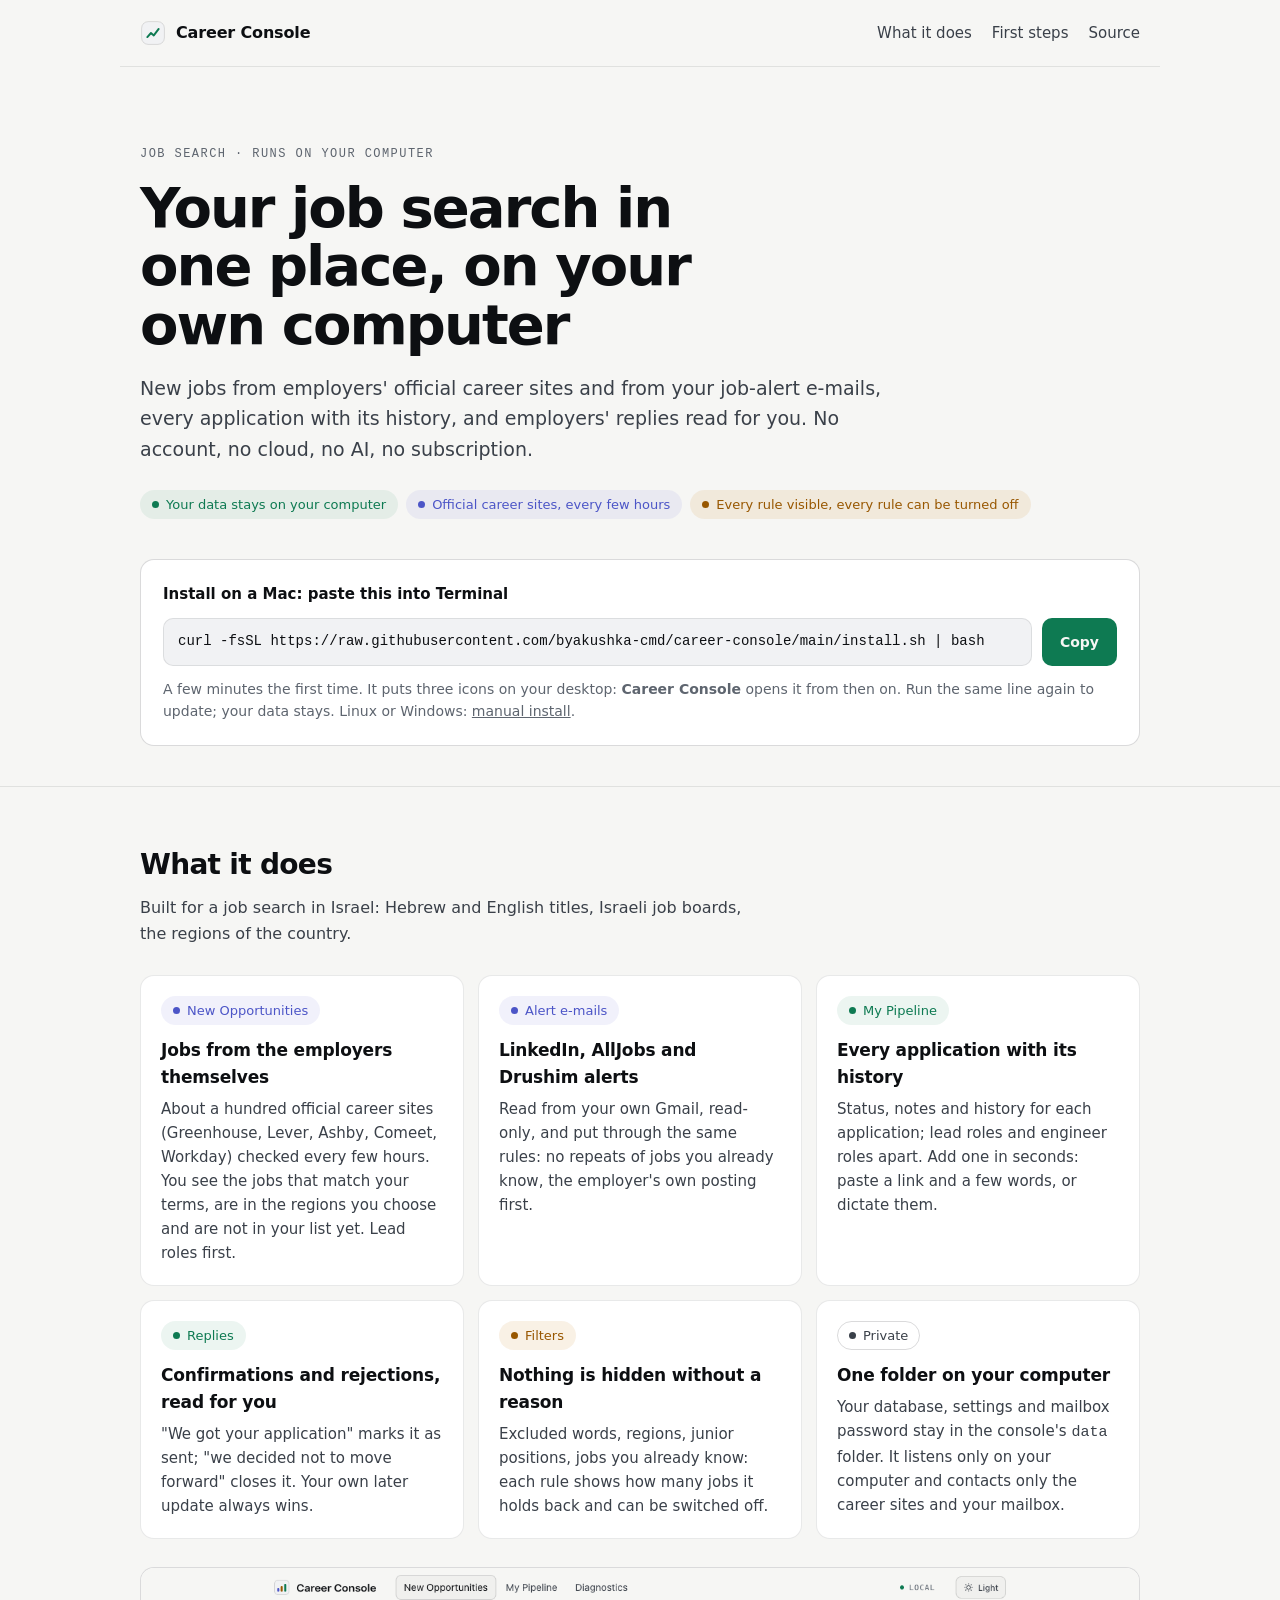
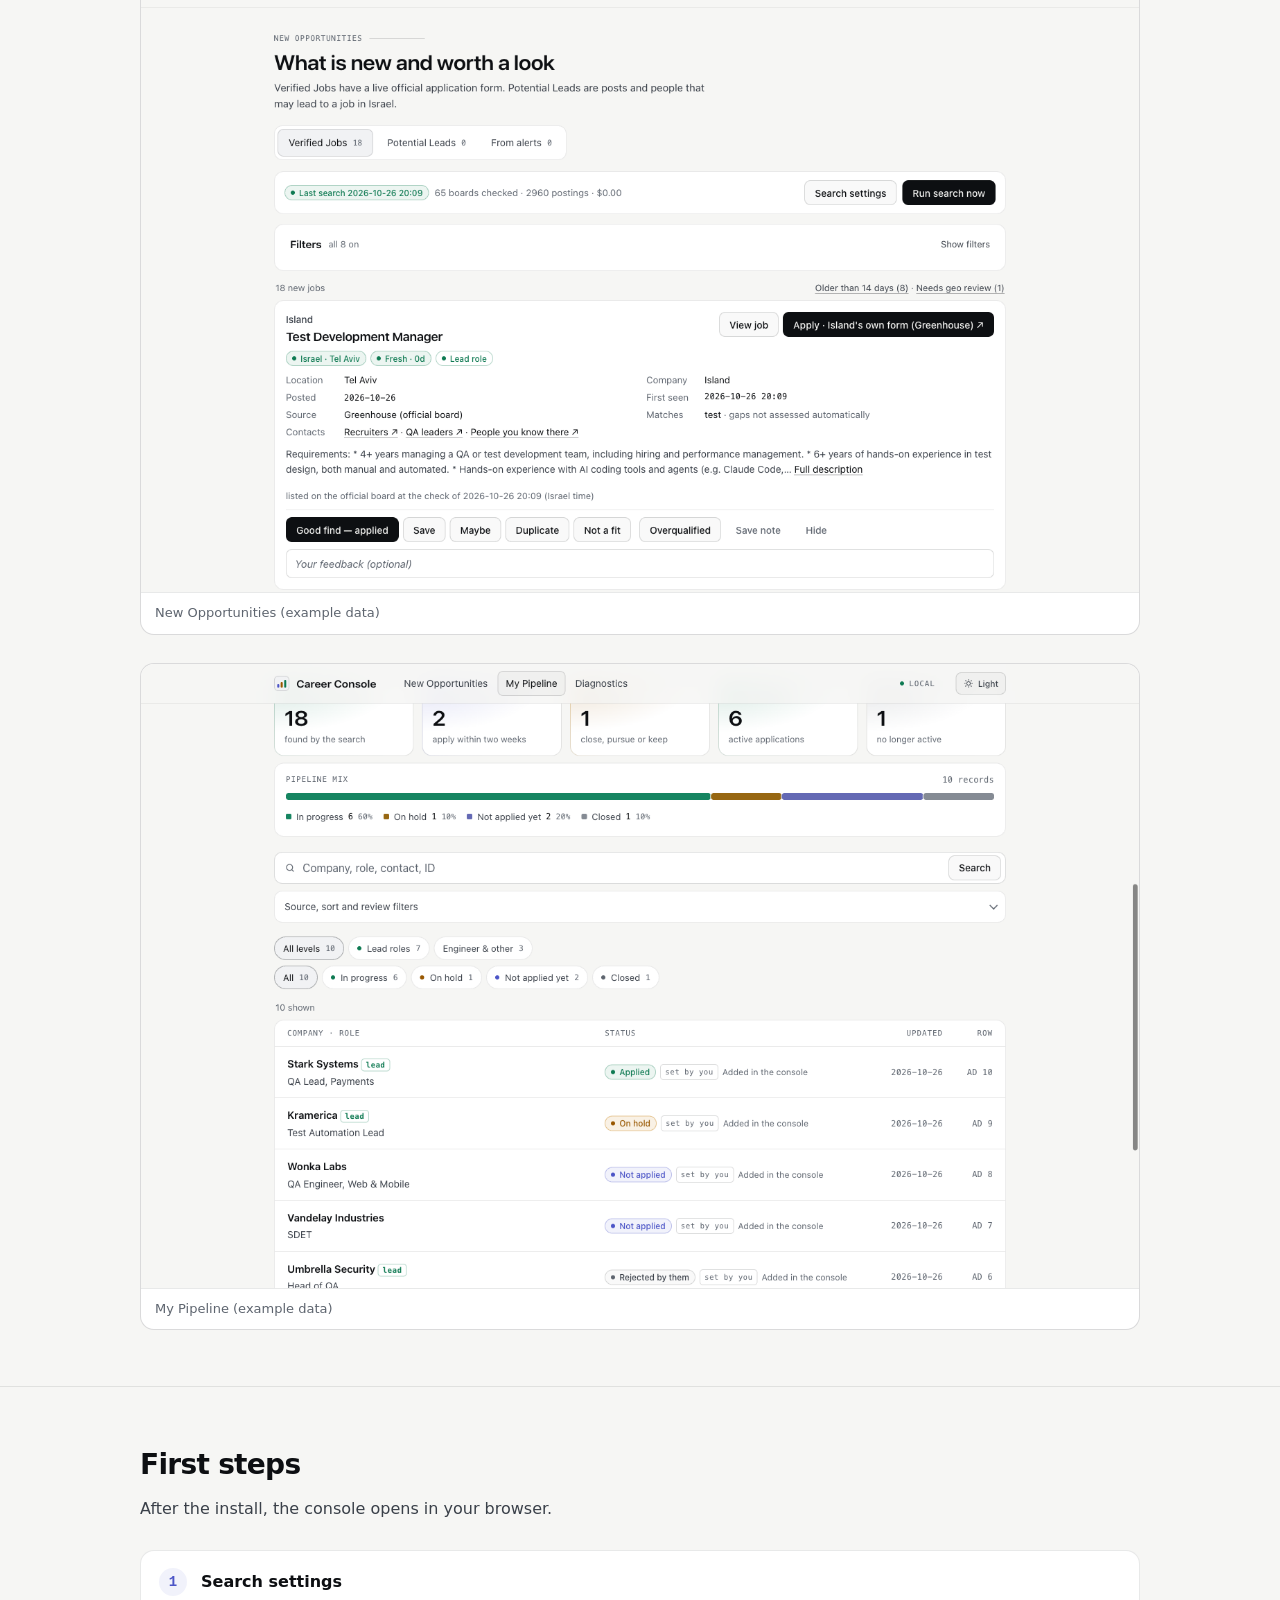
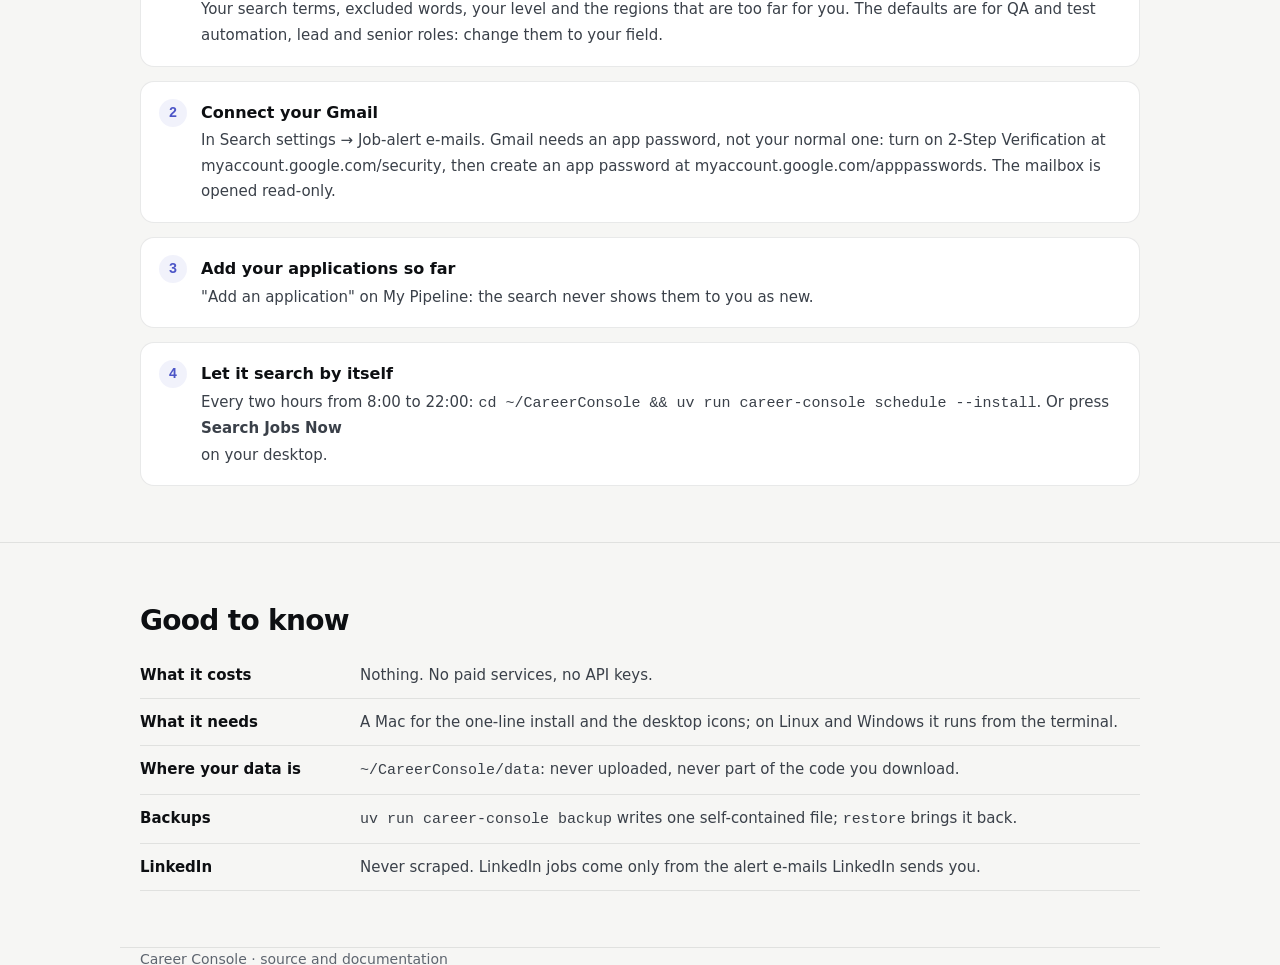
==== docs/index.html @ 7695001a "One-line install for macOS with desktop icons, a web page, a README for users" ====
<!doctype html>
<html lang="en">
<head>
<meta charset="utf-8">
<meta name="viewport" content="width=device-width, initial-scale=1">
<title>Career Console</title>
<link rel="icon" href="data:image/svg+xml,%3Csvg xmlns=%27http://www.w3.org/2000/svg%27 viewBox=%270 0 32 32%27%3E%3Crect x=%272%27 y=%272%27 width=%2728%27 height=%2728%27 rx=%278%27 fill=%27%23161A20%27/%3E%3Cpath d=%27M9 21l4.5-5 3.5 3 6-8%27 fill=%27none%27 stroke=%27%235FD8A9%27 stroke-width=%272.4%27 stroke-linecap=%27round%27 stroke-linejoin=%27round%27/%3E%3C/svg%3E">
<meta name="description" content="A job-search console that runs on your own computer: new jobs from employers' career sites and your alert e-mails, every application with its history, employers' replies read for you.">
<style>
:root{
  --bg:#07080A; --panel:#101318; --panel-2:#161A20; --ink:#F3F4F6; --ink-2:#BCC1C9; --mut:#868C95;
  --line:rgba(255,255,255,.08); --line-2:rgba(255,255,255,.14);
  --ai:#A6AEFF; --ai-dim:rgba(166,174,255,.11); --pr:#5FD8A9; --pr-dim:rgba(95,216,169,.11);
  --hu:#F4B860; --hu-dim:rgba(244,184,96,.11);
  --sans:ui-sans-serif,system-ui,-apple-system,"Segoe UI",Roboto,sans-serif;
  --mono:ui-monospace,"SF Mono",Menlo,"Roboto Mono",monospace;
  color-scheme:dark;
}
@media (prefers-color-scheme:light){
  :root{--bg:#F6F6F4; --panel:#FFFFFF; --panel-2:#F1F2F4; --ink:#0D0F12; --ink-2:#3A4049; --mut:#5E656F;
    --line:rgba(10,12,16,.09); --line-2:rgba(10,12,16,.15);
    --ai:#4C55C7; --ai-dim:rgba(76,85,199,.08); --pr:#0E7A52; --pr-dim:rgba(14,122,82,.08);
    --hu:#985700; --hu-dim:rgba(196,120,0,.1); color-scheme:light}
}
*{box-sizing:border-box}
html{-webkit-text-size-adjust:100%}
body{margin:0;background:var(--bg);color:var(--ink);font:16px/1.6 var(--sans)}
a{color:inherit}
.wrap{max-width:1040px;margin:0 auto;padding:0 20px}
header.top{display:flex;align-items:center;justify-content:space-between;padding-top:20px;padding-bottom:20px;border-bottom:1px solid var(--line)}
.brand{display:flex;align-items:center;gap:10px;font-weight:600;letter-spacing:-.01em;text-decoration:none}
.brand svg{width:26px;height:26px}
.top nav a{color:var(--ink-2);text-decoration:none;margin-left:20px;font-size:15px}
.top nav a:hover{color:var(--ink)}
.hero{padding-top:72px;padding-bottom:40px}
.kicker{font:500 12px/1 var(--mono);letter-spacing:.12em;text-transform:uppercase;color:var(--mut)}
h1{font-size:clamp(34px,6vw,56px);line-height:1.05;letter-spacing:-.035em;margin:14px 0 18px;max-width:16ch}
.lead{font-size:19px;color:var(--ink-2);max-width:62ch;margin:0}
.badges{display:flex;flex-wrap:wrap;gap:8px;margin:26px 0 0;padding:0;list-style:none}
.badge{display:inline-flex;align-items:center;gap:7px;font:500 13px/1 var(--sans);padding:7px 11px;border-radius:999px;border:1px solid var(--line-2);color:var(--ink-2)}
.badge i{width:7px;height:7px;border-radius:50%;background:currentColor}
.badge.pr{color:var(--pr);background:var(--pr-dim);border-color:transparent}
.badge.ai{color:var(--ai);background:var(--ai-dim);border-color:transparent}
.badge.hu{color:var(--hu);background:var(--hu-dim);border-color:transparent}
.install{margin:40px 0 0;background:var(--panel);border:1px solid var(--line-2);border-radius:14px;padding:22px}
.install h2{font-size:15px;margin:0 0 12px;font-weight:600}
.cmd{display:flex;gap:10px;align-items:stretch}
.cmd code{flex:1;min-width:0;overflow-x:auto;white-space:nowrap;background:var(--panel-2);border:1px solid var(--line);border-radius:10px;padding:13px 14px;font:14px/1.4 var(--mono);color:var(--ink)}
.cmd button{flex:none;font:600 14px var(--sans);color:var(--bg);background:var(--pr);border:0;border-radius:10px;padding:0 18px;cursor:pointer}
.cmd button:focus-visible{outline:2px solid var(--ai);outline-offset:2px}
.install p{margin:12px 0 0;color:var(--mut);font-size:14px}
section{padding:56px 0;border-top:1px solid var(--line)}
section h2{font-size:28px;letter-spacing:-.025em;margin:0 0 8px}
section > .wrap > p.sub{color:var(--ink-2);margin:0 0 28px;max-width:62ch}
.grid{display:grid;grid-template-columns:repeat(auto-fit,minmax(280px,1fr));gap:14px}
.card{background:var(--panel);border:1px solid var(--line);border-radius:14px;padding:20px}
.card h3{font-size:17px;margin:12px 0 6px;letter-spacing:-.01em}
.card p{margin:0;color:var(--ink-2);font-size:15px}
.shot{margin:28px 0 0;border:1px solid var(--line-2);border-radius:14px;overflow:hidden;background:var(--panel)}
.shot img{display:block;width:100%;height:auto}
.shot figcaption{padding:10px 14px;color:var(--mut);font-size:13px;border-top:1px solid var(--line)}
ol.steps{margin:0;padding:0;list-style:none;counter-reset:s;display:grid;gap:14px}
ol.steps li{counter-increment:s;background:var(--panel);border:1px solid var(--line);border-radius:14px;padding:18px 18px 18px 60px;position:relative}
ol.steps li::before{content:counter(s);position:absolute;left:18px;top:17px;width:28px;height:28px;border-radius:50%;display:grid;place-items:center;font:600 14px var(--mono);background:var(--ai-dim);color:var(--ai)}
ol.steps b{display:block;margin-bottom:2px}
ol.steps span{color:var(--ink-2);font-size:15px}
table{width:100%;border-collapse:collapse;font-size:15px}
td{padding:11px 0;border-bottom:1px solid var(--line);vertical-align:top}
td:first-child{width:220px;font-weight:600;padding-right:16px}
td:last-child{color:var(--ink-2)}
footer{padding-top:36px;padding-bottom:56px;border-top:1px solid var(--line);color:var(--mut);font-size:14px}
@media (max-width:600px){
  .hero{padding-top:44px;padding-bottom:28px}
  .top nav a:not(:last-child){display:none}
  .cmd{flex-direction:column}
  .cmd button{padding:12px}
  td:first-child{width:auto;display:block;padding-bottom:0;border:0}
  td{display:block}
}
</style>
</head>
<body>
<header class="top wrap">
  <a class="brand" href="#">
    <svg viewBox="0 0 32 32" aria-hidden="true"><rect x="2" y="2" width="28" height="28" rx="8" fill="var(--panel-2)" stroke="var(--line-2)"/><path d="M9 21l4.5-5 3.5 3 6-8" fill="none" stroke="var(--pr)" stroke-width="2.4" stroke-linecap="round" stroke-linejoin="round"/></svg>
    Career Console
  </a>
  <nav><a href="#features">What it does</a><a href="#start">First steps</a><a href="https://github.com/byakushka-cmd/career-console">Source</a></nav>
</header>

<main>
<div class="wrap hero">
  <span class="kicker">Job search · runs on your computer</span>
  <h1>Your job search in one place, on your own computer</h1>
  <p class="lead">New jobs from employers' official career sites and from your job-alert e-mails, every application with its
    history, and employers' replies read for you. No account, no cloud, no AI, no subscription.</p>
  <ul class="badges">
    <li class="badge pr"><i></i>Your data stays on your computer</li>
    <li class="badge ai"><i></i>Official career sites, every few hours</li>
    <li class="badge hu"><i></i>Every rule visible, every rule can be turned off</li>
  </ul>
  <div class="install" id="install">
    <h2>Install on a Mac: paste this into Terminal</h2>
    <div class="cmd">
      <code id="cmd">curl -fsSL https://raw.githubusercontent.com/byakushka-cmd/career-console/main/install.sh | bash</code>
      <button type="button" id="copy">Copy</button>
    </div>
    <p>A few minutes the first time. It puts three icons on your desktop: <b>Career Console</b> opens it from then on.
      Run the same line again to update; your data stays. Linux or Windows: <a href="https://github.com/byakushka-cmd/career-console#manual-install-linux-windows-or-without-the-script">manual install</a>.</p>
  </div>
</div>

<section id="features">
  <div class="wrap">
    <h2>What it does</h2>
    <p class="sub">Built for a job search in Israel: Hebrew and English titles, Israeli job boards, the regions of the country.</p>
    <div class="grid">
      <div class="card"><span class="badge ai"><i></i>New Opportunities</span>
        <h3>Jobs from the employers themselves</h3>
        <p>About a hundred official career sites (Greenhouse, Lever, Ashby, Comeet, Workday) checked every few hours. You see the jobs that match your terms, are in the regions you choose and are not in your list yet. Lead roles first.</p></div>
      <div class="card"><span class="badge ai"><i></i>Alert e-mails</span>
        <h3>LinkedIn, AllJobs and Drushim alerts</h3>
        <p>Read from your own Gmail, read-only, and put through the same rules: no repeats of jobs you already know, the employer's own posting first.</p></div>
      <div class="card"><span class="badge pr"><i></i>My Pipeline</span>
        <h3>Every application with its history</h3>
        <p>Status, notes and history for each application; lead roles and engineer roles apart. Add one in seconds: paste a link and a few words, or dictate them.</p></div>
      <div class="card"><span class="badge pr"><i></i>Replies</span>
        <h3>Confirmations and rejections, read for you</h3>
        <p>"We got your application" marks it as sent; "we decided not to move forward" closes it. Your own later update always wins.</p></div>
      <div class="card"><span class="badge hu"><i></i>Filters</span>
        <h3>Nothing is hidden without a reason</h3>
        <p>Excluded words, regions, junior positions, jobs you already know: each rule shows how many jobs it holds back and can be switched off.</p></div>
      <div class="card"><span class="badge"><i></i>Private</span>
        <h3>One folder on your computer</h3>
        <p>Your database, settings and mailbox password stay in the console's <code>data</code> folder. It listens only on your computer and contacts only the career sites and your mailbox.</p></div>
    </div>
    <figure class="shot"><img src="img/opportunities.png" alt="New Opportunities: jobs from official career sites, with their links and marks" width="1440" height="900">
      <figcaption>New Opportunities (example data)</figcaption></figure>
    <figure class="shot"><img src="img/pipeline.png" alt="My Pipeline: applications by status, lead roles apart" width="1440" height="900">
      <figcaption>My Pipeline (example data)</figcaption></figure>
  </div>
</section>

<section id="start">
  <div class="wrap">
    <h2>First steps</h2>
    <p class="sub">After the install, the console opens in your browser.</p>
    <ol class="steps">
      <li><b>Search settings</b><span>Your search terms, excluded words, your level and the regions that are too far for you. The defaults are for QA and test automation, lead and senior roles: change them to your field.</span></li>
      <li><b>Connect your Gmail</b><span>In Search settings → Job-alert e-mails. Gmail needs an app password, not your normal one: turn on 2-Step Verification at myaccount.google.com/security, then create an app password at myaccount.google.com/apppasswords. The mailbox is opened read-only.</span></li>
      <li><b>Add your applications so far</b><span>"Add an application" on My Pipeline: the search never shows them to you as new.</span></li>
      <li><b>Let it search by itself</b><span>Every two hours from 8:00 to 22:00: <code>cd ~/CareerConsole &amp;&amp; uv run career-console schedule --install</code>. Or press <b>Search Jobs Now</b> on your desktop.</span></li>
    </ol>
  </div>
</section>

<section>
  <div class="wrap">
    <h2>Good to know</h2>
    <table>
      <tr><td>What it costs</td><td>Nothing. No paid services, no API keys.</td></tr>
      <tr><td>What it needs</td><td>A Mac for the one-line install and the desktop icons; on Linux and Windows it runs from the terminal.</td></tr>
      <tr><td>Where your data is</td><td><code>~/CareerConsole/data</code>: never uploaded, never part of the code you download.</td></tr>
      <tr><td>Backups</td><td><code>uv run career-console backup</code> writes one self-contained file; <code>restore</code> brings it back.</td></tr>
      <tr><td>LinkedIn</td><td>Never scraped. LinkedIn jobs come only from the alert e-mails LinkedIn sends you.</td></tr>
    </table>
  </div>
</section>
</main>

<footer class="wrap">Career Console · <a href="https://github.com/byakushka-cmd/career-console">source and documentation</a></footer>

<script>
document.getElementById("copy").addEventListener("click", function () {
  var b = this, text = document.getElementById("cmd").textContent;
  (navigator.clipboard ? navigator.clipboard.writeText(text) : Promise.reject()).then(function () {
    b.textContent = "Copied"; setTimeout(function () { b.textContent = "Copy"; }, 1600);
  }, function () { b.textContent = "Select and copy"; });
});
</script>
</body>
</html>
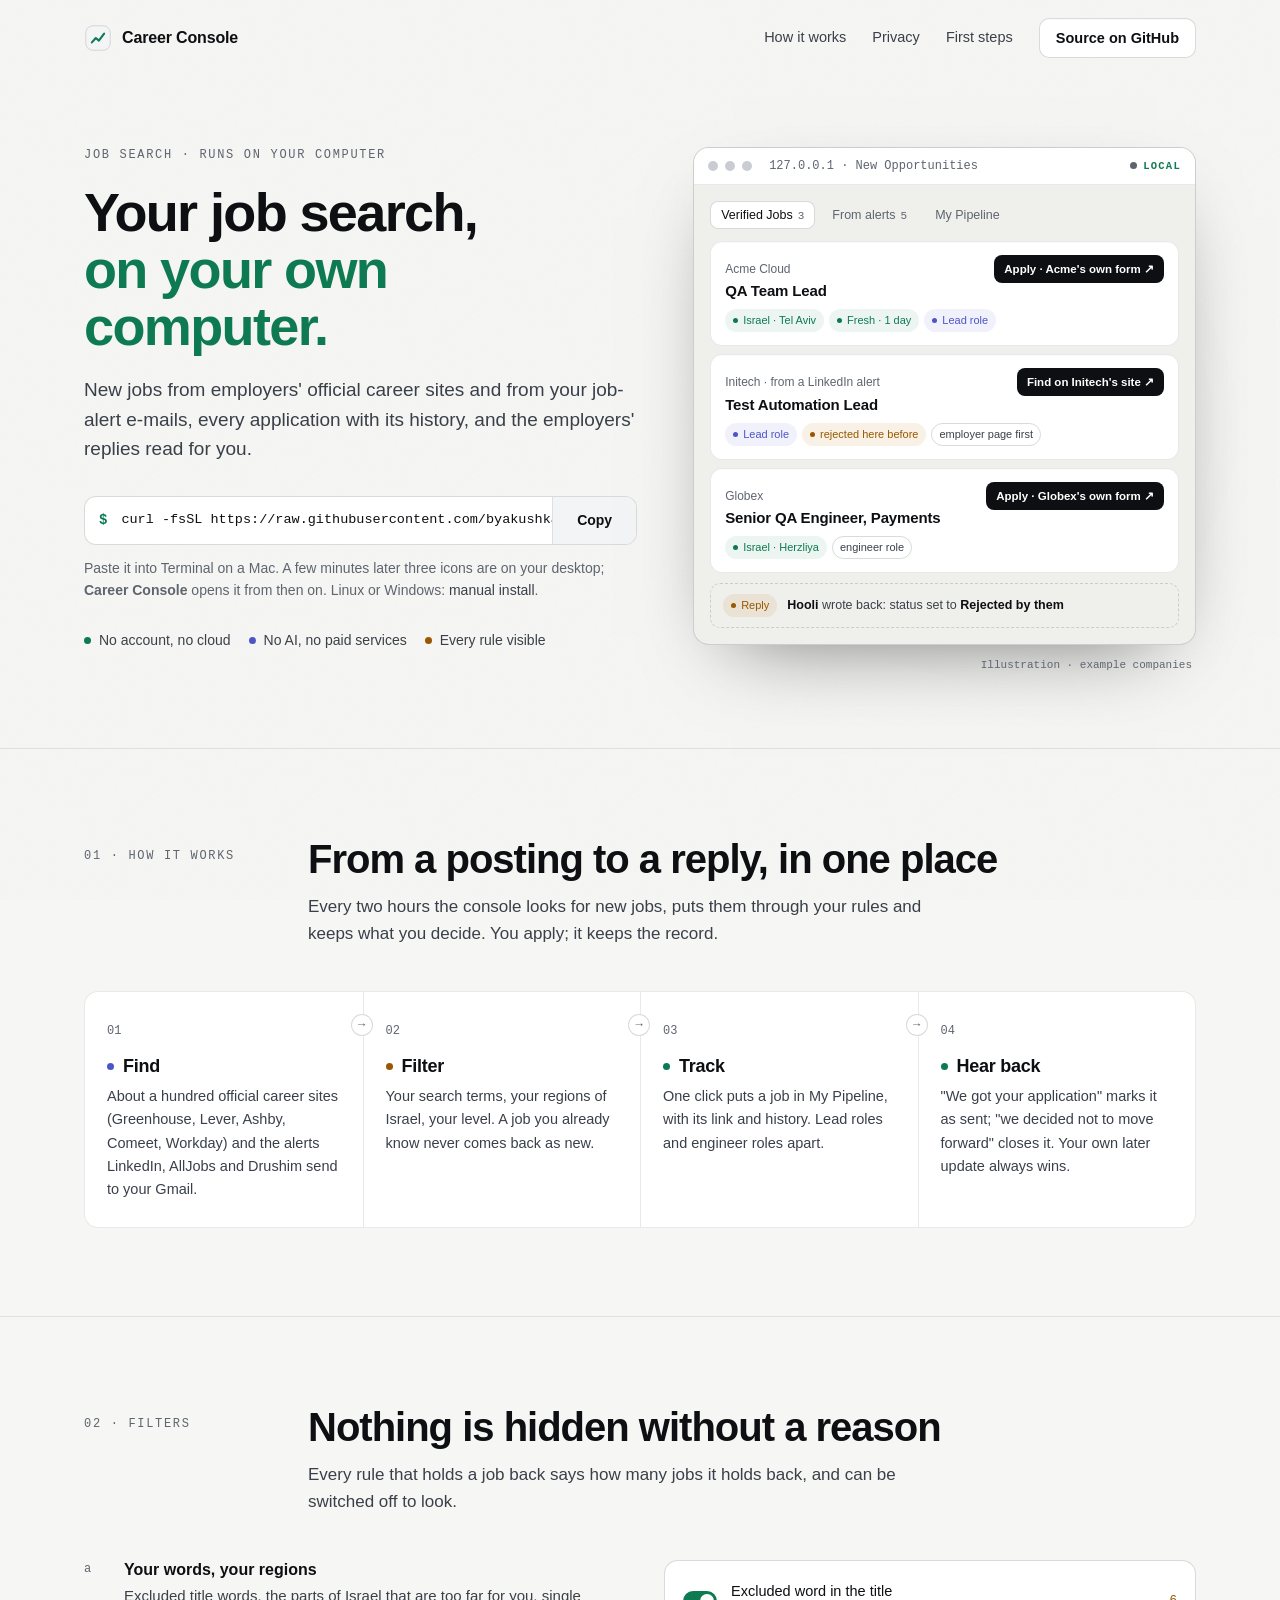
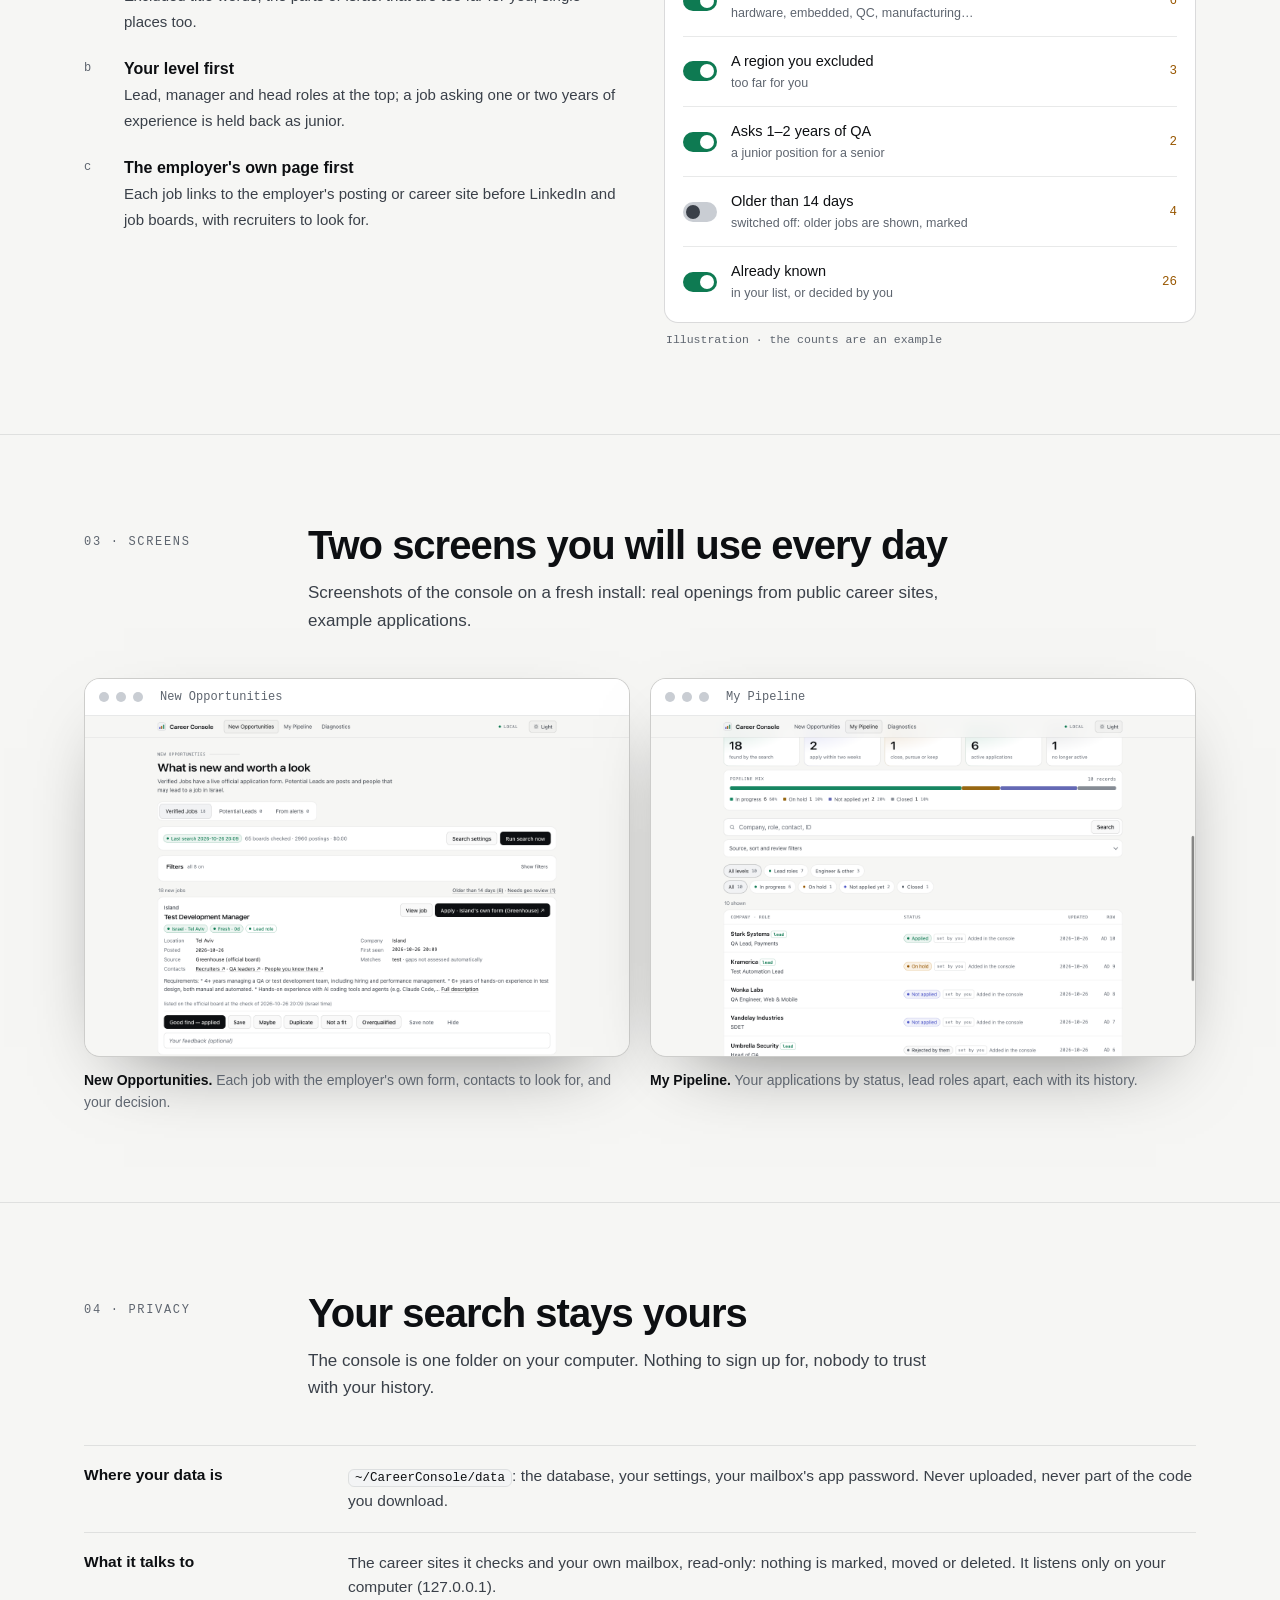
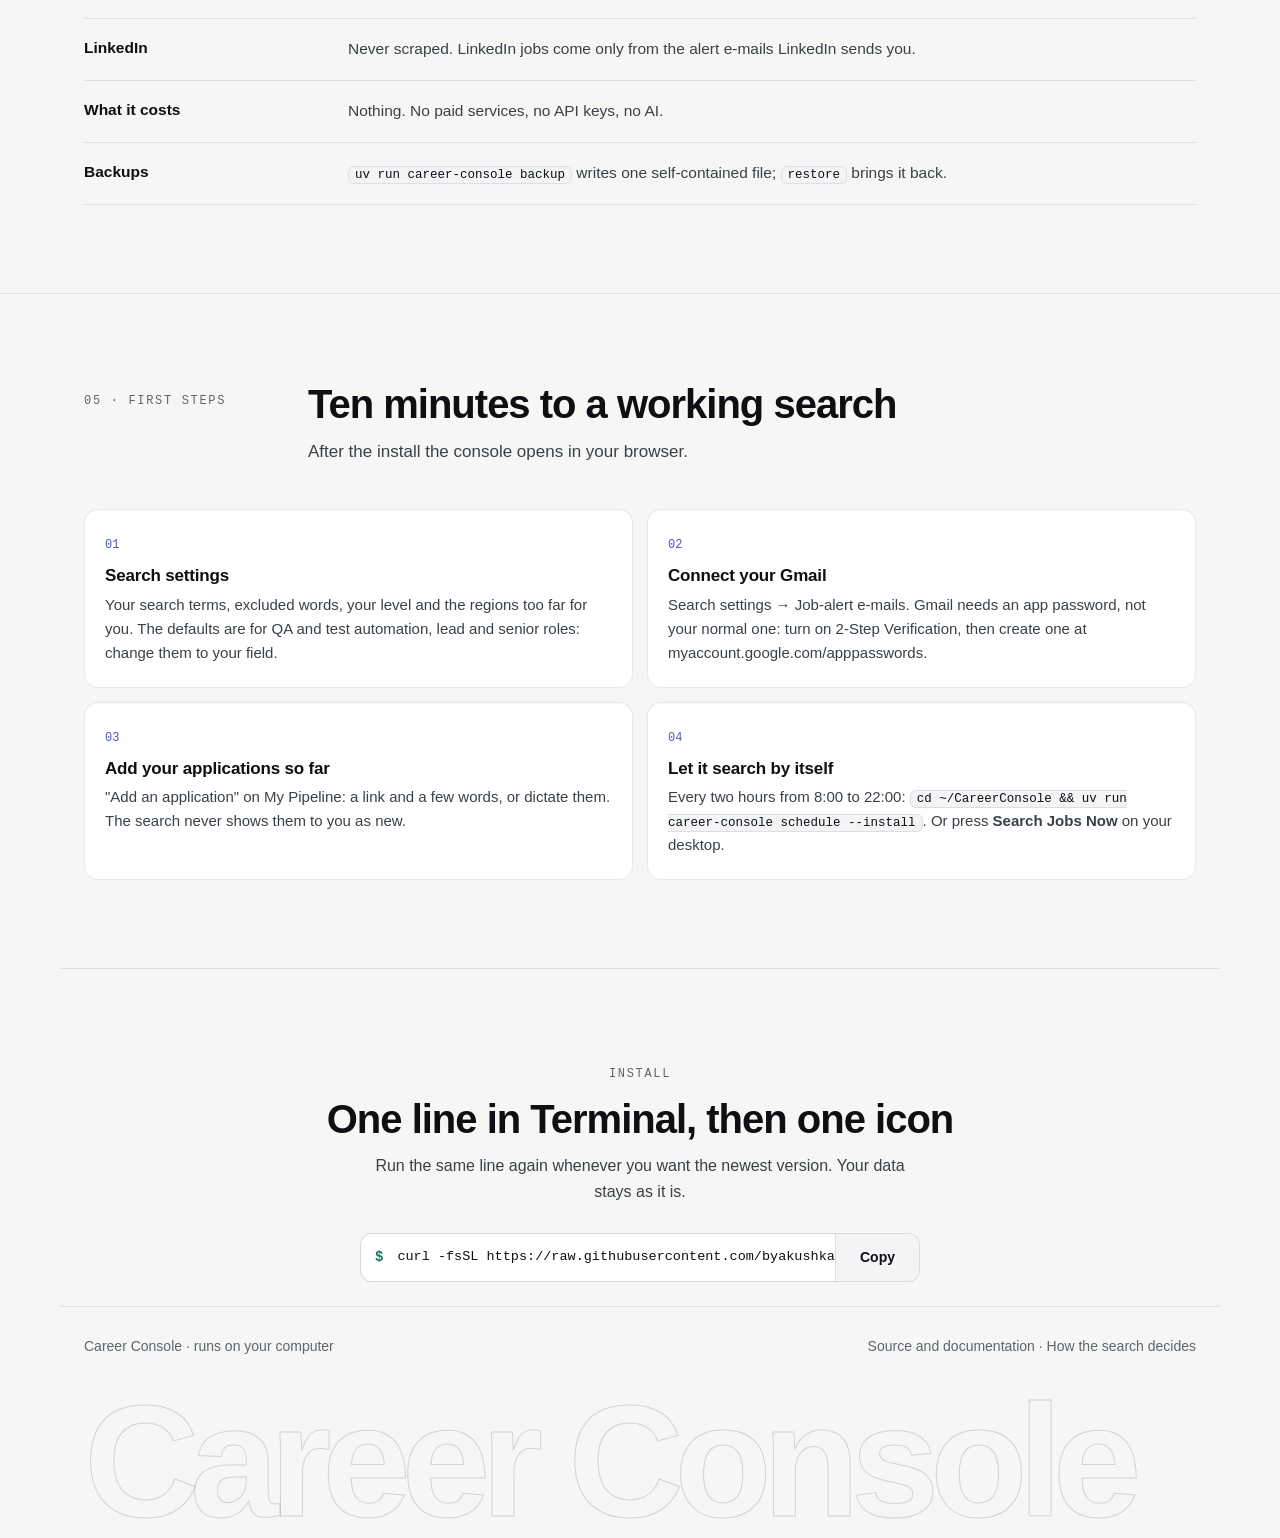
==== commit 9d465a26: "Main page counts the alert e-mails' jobs as new discoveries; redesigned web page" ====
--- a/docs/index.html
+++ b/docs/index.html
@@ -3,179 +3,394 @@
 <head>
 <meta charset="utf-8">
 <meta name="viewport" content="width=device-width, initial-scale=1">
-<title>Career Console</title>
+<title>Career Console — your job search, on your own computer</title>
+<meta name="description" content="A job-search console that runs on your own computer: new jobs from employers' official career sites and your alert e-mails, every application with its history, employers' replies read for you. No account, no cloud, no AI.">
 <link rel="icon" href="data:image/svg+xml,%3Csvg xmlns=%27http://www.w3.org/2000/svg%27 viewBox=%270 0 32 32%27%3E%3Crect x=%272%27 y=%272%27 width=%2728%27 height=%2728%27 rx=%278%27 fill=%27%23161A20%27/%3E%3Cpath d=%27M9 21l4.5-5 3.5 3 6-8%27 fill=%27none%27 stroke=%27%235FD8A9%27 stroke-width=%272.4%27 stroke-linecap=%27round%27 stroke-linejoin=%27round%27/%3E%3C/svg%3E">
-<meta name="description" content="A job-search console that runs on your own computer: new jobs from employers' career sites and your alert e-mails, every application with its history, employers' replies read for you.">
 <style>
+/* Colour carries one meaning each, as in the console itself:
+   green = verified / under way · amber = waiting on your decision · lavender = found by the search */
 :root{
-  --bg:#07080A; --panel:#101318; --panel-2:#161A20; --ink:#F3F4F6; --ink-2:#BCC1C9; --mut:#868C95;
-  --line:rgba(255,255,255,.08); --line-2:rgba(255,255,255,.14);
-  --ai:#A6AEFF; --ai-dim:rgba(166,174,255,.11); --pr:#5FD8A9; --pr-dim:rgba(95,216,169,.11);
+  --bg:#07080A; --bg-2:#0B0D10; --panel:#101318; --panel-2:#161A20; --raise:rgba(255,255,255,.03);
+  --ink:#F3F4F6; --ink-2:#BCC1C9; --mut:#868C95; --faint:#3B4048;
+  --line:rgba(255,255,255,.08); --line-2:rgba(255,255,255,.14); --line-top:rgba(255,255,255,.2);
+  --pr:#5FD8A9; --pr-dim:rgba(95,216,169,.11);
   --hu:#F4B860; --hu-dim:rgba(244,184,96,.11);
-  --sans:ui-sans-serif,system-ui,-apple-system,"Segoe UI",Roboto,sans-serif;
+  --ai:#A6AEFF; --ai-dim:rgba(166,174,255,.11);
+  --btn-ink:#07080A;
+  --sans:-apple-system,BlinkMacSystemFont,"SF Pro Text","Segoe UI",Roboto,"Helvetica Neue",Arial,sans-serif;
+  --display:-apple-system,BlinkMacSystemFont,"SF Pro Display","Segoe UI",Roboto,"Helvetica Neue",Arial,sans-serif;
   --mono:ui-monospace,"SF Mono",Menlo,"Roboto Mono",monospace;
+  --frame:1160px; --gut:24px; --r:14px;
   color-scheme:dark;
 }
 @media (prefers-color-scheme:light){
-  :root{--bg:#F6F6F4; --panel:#FFFFFF; --panel-2:#F1F2F4; --ink:#0D0F12; --ink-2:#3A4049; --mut:#5E656F;
-    --line:rgba(10,12,16,.09); --line-2:rgba(10,12,16,.15);
-    --ai:#4C55C7; --ai-dim:rgba(76,85,199,.08); --pr:#0E7A52; --pr-dim:rgba(14,122,82,.08);
-    --hu:#985700; --hu-dim:rgba(196,120,0,.1); color-scheme:light}
+  :root{
+    --bg:#F6F6F4; --bg-2:#EFEFEC; --panel:#FFFFFF; --panel-2:#F3F4F5; --raise:rgba(10,12,16,.02);
+    --ink:#0D0F12; --ink-2:#3A4049; --mut:#5E656F; --faint:#C9CDD3;
+    --line:rgba(10,12,16,.09); --line-2:rgba(10,12,16,.15); --line-top:rgba(255,255,255,1);
+    --pr:#0E7A52; --pr-dim:rgba(14,122,82,.08);
+    --hu:#985700; --hu-dim:rgba(196,120,0,.1);
+    --ai:#4C55C7; --ai-dim:rgba(76,85,199,.08);
+    --btn-ink:#FFFFFF;
+    color-scheme:light;
+  }
 }
 *{box-sizing:border-box}
-html{-webkit-text-size-adjust:100%}
-body{margin:0;background:var(--bg);color:var(--ink);font:16px/1.6 var(--sans)}
-a{color:inherit}
-.wrap{max-width:1040px;margin:0 auto;padding:0 20px}
-header.top{display:flex;align-items:center;justify-content:space-between;padding-top:20px;padding-bottom:20px;border-bottom:1px solid var(--line)}
-.brand{display:flex;align-items:center;gap:10px;font-weight:600;letter-spacing:-.01em;text-decoration:none}
-.brand svg{width:26px;height:26px}
-.top nav a{color:var(--ink-2);text-decoration:none;margin-left:20px;font-size:15px}
-.top nav a:hover{color:var(--ink)}
-.hero{padding-top:72px;padding-bottom:40px}
-.kicker{font:500 12px/1 var(--mono);letter-spacing:.12em;text-transform:uppercase;color:var(--mut)}
-h1{font-size:clamp(34px,6vw,56px);line-height:1.05;letter-spacing:-.035em;margin:14px 0 18px;max-width:16ch}
-.lead{font-size:19px;color:var(--ink-2);max-width:62ch;margin:0}
-.badges{display:flex;flex-wrap:wrap;gap:8px;margin:26px 0 0;padding:0;list-style:none}
-.badge{display:inline-flex;align-items:center;gap:7px;font:500 13px/1 var(--sans);padding:7px 11px;border-radius:999px;border:1px solid var(--line-2);color:var(--ink-2)}
-.badge i{width:7px;height:7px;border-radius:50%;background:currentColor}
-.badge.pr{color:var(--pr);background:var(--pr-dim);border-color:transparent}
-.badge.ai{color:var(--ai);background:var(--ai-dim);border-color:transparent}
-.badge.hu{color:var(--hu);background:var(--hu-dim);border-color:transparent}
-.install{margin:40px 0 0;background:var(--panel);border:1px solid var(--line-2);border-radius:14px;padding:22px}
-.install h2{font-size:15px;margin:0 0 12px;font-weight:600}
-.cmd{display:flex;gap:10px;align-items:stretch}
-.cmd code{flex:1;min-width:0;overflow-x:auto;white-space:nowrap;background:var(--panel-2);border:1px solid var(--line);border-radius:10px;padding:13px 14px;font:14px/1.4 var(--mono);color:var(--ink)}
-.cmd button{flex:none;font:600 14px var(--sans);color:var(--bg);background:var(--pr);border:0;border-radius:10px;padding:0 18px;cursor:pointer}
-.cmd button:focus-visible{outline:2px solid var(--ai);outline-offset:2px}
-.install p{margin:12px 0 0;color:var(--mut);font-size:14px}
-section{padding:56px 0;border-top:1px solid var(--line)}
-section h2{font-size:28px;letter-spacing:-.025em;margin:0 0 8px}
-section > .wrap > p.sub{color:var(--ink-2);margin:0 0 28px;max-width:62ch}
-.grid{display:grid;grid-template-columns:repeat(auto-fit,minmax(280px,1fr));gap:14px}
-.card{background:var(--panel);border:1px solid var(--line);border-radius:14px;padding:20px}
-.card h3{font-size:17px;margin:12px 0 6px;letter-spacing:-.01em}
-.card p{margin:0;color:var(--ink-2);font-size:15px}
-.shot{margin:28px 0 0;border:1px solid var(--line-2);border-radius:14px;overflow:hidden;background:var(--panel)}
-.shot img{display:block;width:100%;height:auto}
-.shot figcaption{padding:10px 14px;color:var(--mut);font-size:13px;border-top:1px solid var(--line)}
-ol.steps{margin:0;padding:0;list-style:none;counter-reset:s;display:grid;gap:14px}
-ol.steps li{counter-increment:s;background:var(--panel);border:1px solid var(--line);border-radius:14px;padding:18px 18px 18px 60px;position:relative}
-ol.steps li::before{content:counter(s);position:absolute;left:18px;top:17px;width:28px;height:28px;border-radius:50%;display:grid;place-items:center;font:600 14px var(--mono);background:var(--ai-dim);color:var(--ai)}
-ol.steps b{display:block;margin-bottom:2px}
-ol.steps span{color:var(--ink-2);font-size:15px}
-table{width:100%;border-collapse:collapse;font-size:15px}
-td{padding:11px 0;border-bottom:1px solid var(--line);vertical-align:top}
-td:first-child{width:220px;font-weight:600;padding-right:16px}
-td:last-child{color:var(--ink-2)}
-footer{padding-top:36px;padding-bottom:56px;border-top:1px solid var(--line);color:var(--mut);font-size:14px}
-@media (max-width:600px){
-  .hero{padding-top:44px;padding-bottom:28px}
-  .top nav a:not(:last-child){display:none}
-  .cmd{flex-direction:column}
-  .cmd button{padding:12px}
-  td:first-child{width:auto;display:block;padding-bottom:0;border:0}
-  td{display:block}
+html{-webkit-text-size-adjust:100%;scroll-behavior:smooth}
+body{margin:0;background:var(--bg);color:var(--ink);font:16px/1.6 var(--sans);-webkit-font-smoothing:antialiased;overflow-x:hidden}
+body::before{content:"";position:fixed;inset:0;pointer-events:none;z-index:0;opacity:.035;
+  background-image:url("data:image/svg+xml,%3Csvg xmlns='http://www.w3.org/2000/svg' width='160' height='160'%3E%3Cfilter id='n'%3E%3CfeTurbulence type='fractalNoise' baseFrequency='.9' numOctaves='2'/%3E%3C/filter%3E%3Crect width='100%25' height='100%25' filter='url(%23n)'/%3E%3C/svg%3E")}
+main,header,footer{position:relative;z-index:1}
+a{color:inherit;text-decoration:none}
+a.u{background:linear-gradient(currentColor,currentColor) 0 100%/0 1px no-repeat;transition:background-size .25s}
+a.u:hover{background-size:100% 1px}
+:focus-visible{outline:2px solid var(--ai);outline-offset:3px;border-radius:6px}
+code{font:13.5px/1.4 var(--mono)}
+.wrap{max-width:var(--frame);margin:0 auto;padding-left:var(--gut);padding-right:var(--gut)}
+.kicker{font:500 12px/1.5 var(--mono);letter-spacing:.14em;text-transform:uppercase;color:var(--mut)}
+.dot{display:inline-block;width:7px;height:7px;border-radius:50%;background:currentColor;flex:none}
+
+/* header */
+.top{display:flex;align-items:center;justify-content:space-between;padding-top:18px;padding-bottom:18px}
+.brand{display:flex;align-items:center;gap:10px;font:600 16px/1 var(--display);letter-spacing:-.01em}
+.brand svg{width:28px;height:28px}
+.nav{display:flex;align-items:center;gap:26px;font-size:14.5px;color:var(--ink-2)}
+.nav a.u:hover{color:var(--ink)}
+.btn{display:inline-flex;align-items:center;justify-content:center;gap:8px;min-height:40px;padding:0 16px;border-radius:10px;
+  font:600 14.5px/1 var(--sans);color:var(--ink);border:1px solid var(--line-2);background:var(--panel);box-shadow:inset 0 1px 0 var(--raise);transition:border-color .2s}
+.btn:hover{border-color:var(--ink-2)}
+
+/* hero */
+.hero{display:grid;grid-template-columns:minmax(0,1.1fr) minmax(0,1fr);gap:56px;align-items:center;padding-top:64px;padding-bottom:96px}
+h1{font:600 clamp(36px,4.3vw,54px)/1.06 var(--display);letter-spacing:-.03em;margin:18px 0 20px}
+h1 em{font-style:normal;color:var(--pr)}
+.lead{font-size:19px;line-height:1.55;color:var(--ink-2);max-width:34em;margin:0}
+.install{margin-top:32px}
+.cmd{display:flex;align-items:stretch;border:1px solid var(--line-2);border-radius:12px;background:var(--panel);
+  box-shadow:inset 0 1px 0 var(--line-top);overflow:hidden;max-width:560px}
+.cmd .p{display:grid;place-items:center;padding:0 10px 0 14px;color:var(--pr);font:600 14px var(--mono)}
+.cmd code{flex:1;min-width:0;overflow-x:auto;white-space:nowrap;padding:14px 4px;color:var(--ink);scrollbar-width:none}
+.cmd code::-webkit-scrollbar{display:none}
+.cmd button{flex:none;min-width:84px;min-height:44px;border:0;border-left:1px solid var(--line);background:var(--panel-2);color:var(--ink);font:600 14px var(--sans);cursor:pointer}
+.cmd button:hover{color:var(--pr)}
+.note{margin:12px 0 0;font-size:14px;color:var(--mut);max-width:560px}
+.note a{color:var(--ink-2)}
+.facts{display:flex;flex-wrap:wrap;gap:8px 18px;margin:28px 0 0;padding:0;list-style:none;font-size:14px;color:var(--ink-2)}
+.facts li{display:flex;align-items:center;gap:8px}
+.g{color:var(--pr)} .a{color:var(--hu)} .l{color:var(--ai)}
+
+/* the console, drawn */
+.stage{position:relative}
+.stage::before{content:"";position:absolute;inset:8% -6% -4% 6%;background:radial-gradient(closest-side,var(--pr-dim),transparent);filter:blur(30px);z-index:-1}
+.win{border:1px solid var(--line-2);border-radius:16px;background:var(--bg-2);box-shadow:inset 0 1px 0 var(--line-top),0 30px 80px -40px rgba(0,0,0,.6);overflow:hidden}
+.bar{display:flex;align-items:center;gap:7px;padding:11px 14px;border-bottom:1px solid var(--line);background:var(--panel)}
+.bar i{width:10px;height:10px;border-radius:50%;background:var(--faint)}
+.bar span{margin-left:10px;min-width:0;white-space:nowrap;overflow:hidden;text-overflow:ellipsis;font:500 12px var(--mono);color:var(--mut)}
+.bar b{margin-left:auto;font:600 10.5px var(--mono);letter-spacing:.12em;color:var(--pr);display:flex;align-items:center;gap:6px}
+.ui{padding:16px}
+.tabs{display:flex;gap:6px;margin-bottom:12px}
+.tab{font:500 12.5px var(--sans);padding:6px 10px;border-radius:8px;color:var(--mut);border:1px solid transparent}
+.tab.on{color:var(--ink);background:var(--panel);border-color:var(--line-2)}
+.tab small{font:500 11px var(--mono);margin-left:5px;color:var(--mut)}
+.job{background:var(--panel);border:1px solid var(--line);border-radius:12px;padding:13px 14px;margin-top:8px;box-shadow:inset 0 1px 0 var(--raise)}
+.job .row{display:flex;align-items:flex-start;justify-content:space-between;gap:12px}
+.job .co{font-size:12px;color:var(--mut)}
+.job h4{margin:2px 0 8px;font:600 15px/1.25 var(--display);letter-spacing:-.01em}
+.job .go{flex:none;font:600 11.5px var(--sans);padding:7px 10px;border-radius:8px;background:var(--ink);color:var(--btn-ink);white-space:nowrap}
+.tags{display:flex;flex-wrap:wrap;gap:5px}
+.tag{display:inline-flex;align-items:center;gap:5px;font:500 11px/1 var(--sans);padding:5px 7px;border-radius:999px;border:1px solid var(--line-2);color:var(--ink-2)}
+.tag .dot{width:5px;height:5px}
+.tag.g{color:var(--pr);background:var(--pr-dim);border-color:transparent}
+.tag.a{color:var(--hu);background:var(--hu-dim);border-color:transparent}
+.tag.l{color:var(--ai);background:var(--ai-dim);border-color:transparent}
+.reply{display:flex;align-items:center;gap:10px;margin-top:10px;padding:10px 12px;border-radius:10px;border:1px dashed var(--line-2);font-size:12.5px;color:var(--ink-2)}
+.reply b{color:var(--ink);font-weight:600}
+.illus{position:absolute;right:4px;bottom:-26px;font:500 11px var(--mono);color:var(--mut)}
+@media (prefers-reduced-motion:no-preference){
+  .job,.reply{opacity:0;transform:translateY(8px);animation:in .6s cubic-bezier(.2,.7,.2,1) forwards}
+  .job:nth-of-type(1){animation-delay:.15s} .job:nth-of-type(2){animation-delay:.3s} .job:nth-of-type(3){animation-delay:.45s}
+  .reply{animation-delay:.7s}
+  @keyframes in{to{opacity:1;transform:none}}
+}
+
+/* sections */
+section{border-top:1px solid var(--line);padding-top:88px;padding-bottom:88px}
+.head{display:grid;grid-template-columns:200px minmax(0,1fr);gap:24px;margin-bottom:44px}
+.head .kicker{padding-top:10px}
+h2{font:600 clamp(28px,3.4vw,40px)/1.1 var(--display);letter-spacing:-.025em;margin:0 0 12px;max-width:20em}
+.head p{margin:0;color:var(--ink-2);font-size:17px;max-width:38em}
+
+/* how it works */
+.flow{display:grid;grid-template-columns:repeat(4,minmax(0,1fr));border:1px solid var(--line);border-radius:var(--r);background:var(--panel);box-shadow:inset 0 1px 0 var(--line-top)}
+.step{padding:24px 22px 26px;border-left:1px solid var(--line);position:relative}
+.step:first-child{border-left:0}
+.step .n{font:500 12px var(--mono);color:var(--mut)}
+.step h3{display:flex;align-items:center;gap:9px;margin:14px 0 8px;font:600 18px/1.2 var(--display);letter-spacing:-.015em}
+.step p{margin:0;font-size:14.5px;color:var(--ink-2)}
+.step:not(:last-child)::after{content:"→";position:absolute;right:-10px;top:22px;z-index:1;width:20px;height:20px;display:grid;place-items:center;
+  font:12px var(--mono);color:var(--mut);background:var(--panel);border:1px solid var(--line-2);border-radius:50%}
+
+/* filters */
+.split{display:grid;grid-template-columns:minmax(0,1fr) minmax(0,1fr);gap:48px;align-items:start}
+.points{margin:0;padding:0;list-style:none;display:grid;gap:24px}
+.points li{display:grid;grid-template-columns:28px minmax(0,1fr);gap:12px}
+.points b{display:block;font:600 16px/1.3 var(--display);margin-bottom:3px}
+.points span{color:var(--ink-2);font-size:15px}
+.points i{font:500 12px var(--mono);font-style:normal;color:var(--mut);padding-top:2px}
+.panel{border:1px solid var(--line-2);border-radius:var(--r);background:var(--panel);box-shadow:inset 0 1px 0 var(--line-top);padding:6px 18px}
+.f{display:flex;align-items:center;gap:14px;padding:13px 0;border-bottom:1px solid var(--line);font-size:14.5px}
+.f:last-child{border-bottom:0}
+.f .t{flex:1;min-width:0}
+.f .t small{display:block;color:var(--mut);font-size:12.5px}
+.f .c{font:500 12.5px var(--mono);color:var(--hu)}
+.sw{flex:none;width:34px;height:20px;border-radius:999px;background:var(--pr);position:relative}
+.sw::after{content:"";position:absolute;top:3px;right:3px;width:14px;height:14px;border-radius:50%;background:var(--btn-ink)}
+.sw.off{background:var(--faint)} .sw.off::after{right:auto;left:3px;background:var(--ink-2)}
+.cap{margin:10px 2px 0;font:500 11.5px var(--mono);color:var(--mut)}
+
+/* real screens */
+.shots{display:grid;grid-template-columns:minmax(0,1fr) minmax(0,1fr);gap:20px}
+.shot{margin:0}
+.shot .win img{display:block;width:100%;height:auto}
+.shot figcaption{margin-top:12px;font-size:14px;color:var(--mut)}
+.shot figcaption b{color:var(--ink);font-weight:600}
+
+/* private */
+.spec{margin:0;border-top:1px solid var(--line)}
+.spec div{display:grid;grid-template-columns:240px minmax(0,1fr);gap:24px;padding:18px 0;border-bottom:1px solid var(--line)}
+.spec dt{font:600 15.5px/1.4 var(--display);margin:0}
+.spec dd{margin:0;color:var(--ink-2);font-size:15.5px}
+.spec code,.steps code{color:var(--ink);background:var(--panel-2);border:1px solid var(--line);border-radius:6px;padding:1px 6px;font-size:12.5px}
+
+/* start */
+.steps{margin:0;padding:0;list-style:none;display:grid;grid-template-columns:repeat(2,minmax(0,1fr));gap:14px}
+.steps li{border:1px solid var(--line);border-radius:var(--r);background:var(--panel);padding:20px 20px 22px;box-shadow:inset 0 1px 0 var(--raise)}
+.steps .n{font:500 12px var(--mono);color:var(--ai)}
+.steps h3{margin:10px 0 6px;font:600 17px/1.25 var(--display);letter-spacing:-.01em}
+.steps p{margin:0;color:var(--ink-2);font-size:15px}
+
+/* closing */
+.close{border-top:1px solid var(--line);padding-top:96px;padding-bottom:24px;display:flex;flex-direction:column;align-items:center;text-align:center}
+.close h2{margin:14px auto 12px}
+.close p{margin:0 auto 28px;color:var(--ink-2);max-width:34em}
+.close .cmd{width:100%;text-align:left}
+footer{border-top:1px solid var(--line);margin-top:72px;padding-top:28px}
+.foot{display:flex;flex-wrap:wrap;gap:12px 28px;justify-content:space-between;color:var(--mut);font-size:14px}
+.word{font:700 clamp(56px,12.5vw,168px)/.8 var(--display);letter-spacing:-.06em;color:transparent;-webkit-text-stroke:1px var(--line-2);
+  margin:40px 0 0;padding-bottom:12px;white-space:nowrap;overflow:hidden;user-select:none}
+
+/* 1024 and below */
+@media (max-width:920px){
+  .hero{grid-template-columns:minmax(0,1fr);gap:64px;padding-top:48px}
+  .stage{max-width:660px}
+}
+@media (max-width:1080px){
+  .hero{gap:36px}
+  .job .go{font-size:11px;padding:6px 8px}
+  .flow{grid-template-columns:repeat(2,minmax(0,1fr))}
+  .step:nth-child(3){border-left:0}
+  .step:nth-child(n+3){border-top:1px solid var(--line)}
+  .step:nth-child(2)::after{display:none}
+  .split{grid-template-columns:minmax(0,1fr)}
+  .head{grid-template-columns:minmax(0,1fr);gap:10px}
+  .head .kicker{padding-top:0}
+}
+/* phones */
+@media (max-width:640px){
+  :root{--gut:18px}
+  .nav a.u{display:none}
+  .hero{padding-top:32px;padding-bottom:72px}
+  .lead{font-size:17px}
+  .stage::before{inset:8% 0 0 0}
+  .ui .job:nth-of-type(3){display:none}
+  .job .go{display:none}
+  .flow{grid-template-columns:minmax(0,1fr)}
+  .step{border-left:0}
+  .step:nth-child(n+2){border-top:1px solid var(--line)}
+  .step::after{display:none}
+  .shots,.steps{grid-template-columns:minmax(0,1fr)}
+  .spec div{grid-template-columns:minmax(0,1fr);gap:4px}
+  section,.close{padding-top:64px;padding-bottom:64px}
+  .cmd button{min-width:72px}
 }
 </style>
 </head>
 <body>
-<header class="top wrap">
-  <a class="brand" href="#">
+<header class="wrap top">
+  <a class="brand" href="#top" aria-label="Career Console, top of the page">
     <svg viewBox="0 0 32 32" aria-hidden="true"><rect x="2" y="2" width="28" height="28" rx="8" fill="var(--panel-2)" stroke="var(--line-2)"/><path d="M9 21l4.5-5 3.5 3 6-8" fill="none" stroke="var(--pr)" stroke-width="2.4" stroke-linecap="round" stroke-linejoin="round"/></svg>
     Career Console
   </a>
-  <nav><a href="#features">What it does</a><a href="#start">First steps</a><a href="https://github.com/byakushka-cmd/career-console">Source</a></nav>
+  <nav class="nav" aria-label="Page">
+    <a class="u" href="#how">How it works</a>
+    <a class="u" href="#private">Privacy</a>
+    <a class="u" href="#start">First steps</a>
+    <a class="btn" href="https://github.com/byakushka-cmd/career-console">Source on GitHub</a>
+  </nav>
 </header>
 
-<main>
+<main id="top">
 <div class="wrap hero">
-  <span class="kicker">Job search · runs on your computer</span>
-  <h1>Your job search in one place, on your own computer</h1>
-  <p class="lead">New jobs from employers' official career sites and from your job-alert e-mails, every application with its
-    history, and employers' replies read for you. No account, no cloud, no AI, no subscription.</p>
-  <ul class="badges">
-    <li class="badge pr"><i></i>Your data stays on your computer</li>
-    <li class="badge ai"><i></i>Official career sites, every few hours</li>
-    <li class="badge hu"><i></i>Every rule visible, every rule can be turned off</li>
-  </ul>
-  <div class="install" id="install">
-    <h2>Install on a Mac: paste this into Terminal</h2>
-    <div class="cmd">
-      <code id="cmd">curl -fsSL https://raw.githubusercontent.com/byakushka-cmd/career-console/main/install.sh | bash</code>
-      <button type="button" id="copy">Copy</button>
-    </div>
-    <p>A few minutes the first time. It puts three icons on your desktop: <b>Career Console</b> opens it from then on.
-      Run the same line again to update; your data stays. Linux or Windows: <a href="https://github.com/byakushka-cmd/career-console#manual-install-linux-windows-or-without-the-script">manual install</a>.</p>
-  </div>
+  <div>
+    <span class="kicker">Job search · runs on your computer</span>
+    <h1>Your job search,<br><em>on your own computer.</em></h1>
+    <p class="lead">New jobs from employers' official career sites and from your job-alert e-mails, every application with its
+      history, and the employers' replies read for you.</p>
+    <div class="install">
+      <div class="cmd">
+        <span class="p" aria-hidden="true">$</span>
+        <code id="cmd">curl -fsSL https://raw.githubusercontent.com/byakushka-cmd/career-console/main/install.sh | bash</code>
+        <button type="button" data-copy="cmd">Copy</button>
+      </div>
+      <p class="note">Paste it into Terminal on a Mac. A few minutes later three icons are on your desktop;
+        <b>Career Console</b> opens it from then on. Linux or Windows: <a class="u" href="https://github.com/byakushka-cmd/career-console#manual-install-linux-windows-or-without-the-script">manual install</a>.</p>
+    </div>
+    <ul class="facts">
+      <li><span class="dot g"></span>No account, no cloud</li>
+      <li><span class="dot l"></span>No AI, no paid services</li>
+      <li><span class="dot a"></span>Every rule visible</li>
+    </ul>
+  </div>
+
+  <figure class="stage" style="margin:0" aria-label="An illustration of the console">
+    <div class="win">
+      <div class="bar"><i></i><i></i><i></i><span>127.0.0.1 · New Opportunities</span><b><span class="dot"></span>LOCAL</b></div>
+      <div class="ui">
+        <div class="tabs"><span class="tab on">Verified Jobs<small>3</small></span><span class="tab">From alerts<small>5</small></span><span class="tab">My Pipeline</span></div>
+        <div class="job">
+          <div class="row"><div><span class="co">Acme Cloud</span><h4>QA Team Lead</h4></div><span class="go">Apply · Acme's own form ↗</span></div>
+          <div class="tags"><span class="tag g"><span class="dot"></span>Israel · Tel Aviv</span><span class="tag g"><span class="dot"></span>Fresh · 1 day</span><span class="tag l"><span class="dot"></span>Lead role</span></div>
+        </div>
+        <div class="job">
+          <div class="row"><div><span class="co">Initech · from a LinkedIn alert</span><h4>Test Automation Lead</h4></div><span class="go">Find on Initech's site ↗</span></div>
+          <div class="tags"><span class="tag l"><span class="dot"></span>Lead role</span><span class="tag a"><span class="dot"></span>rejected here before</span><span class="tag">employer page first</span></div>
+        </div>
+        <div class="job">
+          <div class="row"><div><span class="co">Globex</span><h4>Senior QA Engineer, Payments</h4></div><span class="go">Apply · Globex's own form ↗</span></div>
+          <div class="tags"><span class="tag g"><span class="dot"></span>Israel · Herzliya</span><span class="tag">engineer role</span></div>
+        </div>
+        <div class="reply"><span class="tag a"><span class="dot"></span>Reply</span><span><b>Hooli</b> wrote back: status set to <b>Rejected by them</b></span></div>
+      </div>
+    </div>
+    <figcaption class="illus">Illustration · example companies</figcaption>
+  </figure>
 </div>
 
-<section id="features">
-  <div class="wrap">
-    <h2>What it does</h2>
-    <p class="sub">Built for a job search in Israel: Hebrew and English titles, Israeli job boards, the regions of the country.</p>
-    <div class="grid">
-      <div class="card"><span class="badge ai"><i></i>New Opportunities</span>
-        <h3>Jobs from the employers themselves</h3>
-        <p>About a hundred official career sites (Greenhouse, Lever, Ashby, Comeet, Workday) checked every few hours. You see the jobs that match your terms, are in the regions you choose and are not in your list yet. Lead roles first.</p></div>
-      <div class="card"><span class="badge ai"><i></i>Alert e-mails</span>
-        <h3>LinkedIn, AllJobs and Drushim alerts</h3>
-        <p>Read from your own Gmail, read-only, and put through the same rules: no repeats of jobs you already know, the employer's own posting first.</p></div>
-      <div class="card"><span class="badge pr"><i></i>My Pipeline</span>
-        <h3>Every application with its history</h3>
-        <p>Status, notes and history for each application; lead roles and engineer roles apart. Add one in seconds: paste a link and a few words, or dictate them.</p></div>
-      <div class="card"><span class="badge pr"><i></i>Replies</span>
-        <h3>Confirmations and rejections, read for you</h3>
+<section id="how">
+  <div class="wrap">
+    <div class="head"><span class="kicker">01 · How it works</span>
+      <div><h2>From a posting to a reply, in one place</h2>
+        <p>Every two hours the console looks for new jobs, puts them through your rules and keeps what you decide. You apply;
+          it keeps the record.</p></div></div>
+    <div class="flow">
+      <div class="step"><span class="n">01</span><h3><span class="dot l"></span>Find</h3>
+        <p>About a hundred official career sites (Greenhouse, Lever, Ashby, Comeet, Workday) and the alerts LinkedIn, AllJobs and Drushim send to your Gmail.</p></div>
+      <div class="step"><span class="n">02</span><h3><span class="dot a"></span>Filter</h3>
+        <p>Your search terms, your regions of Israel, your level. A job you already know never comes back as new.</p></div>
+      <div class="step"><span class="n">03</span><h3><span class="dot g"></span>Track</h3>
+        <p>One click puts a job in My Pipeline, with its link and history. Lead roles and engineer roles apart.</p></div>
+      <div class="step"><span class="n">04</span><h3><span class="dot g"></span>Hear back</h3>
         <p>"We got your application" marks it as sent; "we decided not to move forward" closes it. Your own later update always wins.</p></div>
-      <div class="card"><span class="badge hu"><i></i>Filters</span>
-        <h3>Nothing is hidden without a reason</h3>
-        <p>Excluded words, regions, junior positions, jobs you already know: each rule shows how many jobs it holds back and can be switched off.</p></div>
-      <div class="card"><span class="badge"><i></i>Private</span>
-        <h3>One folder on your computer</h3>
-        <p>Your database, settings and mailbox password stay in the console's <code>data</code> folder. It listens only on your computer and contacts only the career sites and your mailbox.</p></div>
-    </div>
-    <figure class="shot"><img src="img/opportunities.png" alt="New Opportunities: jobs from official career sites, with their links and marks" width="1440" height="900">
-      <figcaption>New Opportunities (example data)</figcaption></figure>
-    <figure class="shot"><img src="img/pipeline.png" alt="My Pipeline: applications by status, lead roles apart" width="1440" height="900">
-      <figcaption>My Pipeline (example data)</figcaption></figure>
+    </div>
+  </div>
+</section>
+
+<section id="rules">
+  <div class="wrap">
+    <div class="head"><span class="kicker">02 · Filters</span>
+      <div><h2>Nothing is hidden without a reason</h2>
+        <p>Every rule that holds a job back says how many jobs it holds back, and can be switched off to look.</p></div></div>
+    <div class="split">
+      <ul class="points">
+        <li><i>a</i><div><b>Your words, your regions</b><span>Excluded title words, the parts of Israel that are too far for you, single places too.</span></div></li>
+        <li><i>b</i><div><b>Your level first</b><span>Lead, manager and head roles at the top; a job asking one or two years of experience is held back as junior.</span></div></li>
+        <li><i>c</i><div><b>The employer's own page first</b><span>Each job links to the employer's posting or career site before LinkedIn and job boards, with recruiters to look for.</span></div></li>
+      </ul>
+      <figure style="margin:0">
+        <div class="panel" aria-label="An illustration of the filters panel">
+          <div class="f"><span class="sw"></span><span class="t">Excluded word in the title<small>hardware, embedded, QC, manufacturing…</small></span><span class="c">6</span></div>
+          <div class="f"><span class="sw"></span><span class="t">A region you excluded<small>too far for you</small></span><span class="c">3</span></div>
+          <div class="f"><span class="sw"></span><span class="t">Asks 1–2 years of QA<small>a junior position for a senior</small></span><span class="c">2</span></div>
+          <div class="f"><span class="sw off"></span><span class="t">Older than 14 days<small>switched off: older jobs are shown, marked</small></span><span class="c">4</span></div>
+          <div class="f"><span class="sw"></span><span class="t">Already known<small>in your list, or decided by you</small></span><span class="c">26</span></div>
+        </div>
+        <figcaption class="cap">Illustration · the counts are an example</figcaption>
+      </figure>
+    </div>
+  </div>
+</section>
+
+<section id="screens">
+  <div class="wrap">
+    <div class="head"><span class="kicker">03 · Screens</span>
+      <div><h2>Two screens you will use every day</h2>
+        <p>Screenshots of the console on a fresh install: real openings from public career sites, example applications.</p></div></div>
+    <div class="shots">
+      <figure class="shot"><div class="win"><div class="bar"><i></i><i></i><i></i><span>New Opportunities</span></div>
+        <img src="img/opportunities.png" alt="New Opportunities: a job from an official career site with its links, marks and decision buttons" width="1440" height="900"></div>
+        <figcaption><b>New Opportunities.</b> Each job with the employer's own form, contacts to look for, and your decision.</figcaption></figure>
+      <figure class="shot"><div class="win"><div class="bar"><i></i><i></i><i></i><span>My Pipeline</span></div>
+        <img src="img/pipeline.png" alt="My Pipeline: applications by status with lead roles marked" width="1440" height="900"></div>
+        <figcaption><b>My Pipeline.</b> Your applications by status, lead roles apart, each with its history.</figcaption></figure>
+    </div>
+  </div>
+</section>
+
+<section id="private">
+  <div class="wrap">
+    <div class="head"><span class="kicker">04 · Privacy</span>
+      <div><h2>Your search stays yours</h2>
+        <p>The console is one folder on your computer. Nothing to sign up for, nobody to trust with your history.</p></div></div>
+    <dl class="spec">
+      <div><dt>Where your data is</dt><dd><code>~/CareerConsole/data</code>: the database, your settings, your mailbox's app password. Never uploaded, never part of the code you download.</dd></div>
+      <div><dt>What it talks to</dt><dd>The career sites it checks and your own mailbox, read-only: nothing is marked, moved or deleted. It listens only on your computer (127.0.0.1).</dd></div>
+      <div><dt>LinkedIn</dt><dd>Never scraped. LinkedIn jobs come only from the alert e-mails LinkedIn sends you.</dd></div>
+      <div><dt>What it costs</dt><dd>Nothing. No paid services, no API keys, no AI.</dd></div>
+      <div><dt>Backups</dt><dd><code>uv run career-console backup</code> writes one self-contained file; <code>restore</code> brings it back.</dd></div>
+    </dl>
   </div>
 </section>
 
 <section id="start">
   <div class="wrap">
-    <h2>First steps</h2>
-    <p class="sub">After the install, the console opens in your browser.</p>
+    <div class="head"><span class="kicker">05 · First steps</span>
+      <div><h2>Ten minutes to a working search</h2>
+        <p>After the install the console opens in your browser.</p></div></div>
     <ol class="steps">
-      <li><b>Search settings</b><span>Your search terms, excluded words, your level and the regions that are too far for you. The defaults are for QA and test automation, lead and senior roles: change them to your field.</span></li>
-      <li><b>Connect your Gmail</b><span>In Search settings → Job-alert e-mails. Gmail needs an app password, not your normal one: turn on 2-Step Verification at myaccount.google.com/security, then create an app password at myaccount.google.com/apppasswords. The mailbox is opened read-only.</span></li>
-      <li><b>Add your applications so far</b><span>"Add an application" on My Pipeline: the search never shows them to you as new.</span></li>
-      <li><b>Let it search by itself</b><span>Every two hours from 8:00 to 22:00: <code>cd ~/CareerConsole &amp;&amp; uv run career-console schedule --install</code>. Or press <b>Search Jobs Now</b> on your desktop.</span></li>
+      <li><span class="n">01</span><h3>Search settings</h3><p>Your search terms, excluded words, your level and the regions too far for you. The defaults are for QA and test automation, lead and senior roles: change them to your field.</p></li>
+      <li><span class="n">02</span><h3>Connect your Gmail</h3><p>Search settings → Job-alert e-mails. Gmail needs an app password, not your normal one: turn on 2-Step Verification, then create one at myaccount.google.com/apppasswords.</p></li>
+      <li><span class="n">03</span><h3>Add your applications so far</h3><p>"Add an application" on My Pipeline: a link and a few words, or dictate them. The search never shows them to you as new.</p></li>
+      <li><span class="n">04</span><h3>Let it search by itself</h3><p>Every two hours from 8:00 to 22:00: <code>cd ~/CareerConsole &amp;&amp; uv run career-console schedule --install</code>. Or press <b>Search Jobs Now</b> on your desktop.</p></li>
     </ol>
   </div>
 </section>
 
-<section>
-  <div class="wrap">
-    <h2>Good to know</h2>
-    <table>
-      <tr><td>What it costs</td><td>Nothing. No paid services, no API keys.</td></tr>
-      <tr><td>What it needs</td><td>A Mac for the one-line install and the desktop icons; on Linux and Windows it runs from the terminal.</td></tr>
-      <tr><td>Where your data is</td><td><code>~/CareerConsole/data</code>: never uploaded, never part of the code you download.</td></tr>
-      <tr><td>Backups</td><td><code>uv run career-console backup</code> writes one self-contained file; <code>restore</code> brings it back.</td></tr>
-      <tr><td>LinkedIn</td><td>Never scraped. LinkedIn jobs come only from the alert e-mails LinkedIn sends you.</td></tr>
-    </table>
-  </div>
-</section>
+<div class="wrap close">
+  <span class="kicker">Install</span>
+  <h2>One line in Terminal, then one icon</h2>
+  <p>Run the same line again whenever you want the newest version. Your data stays as it is.</p>
+  <div class="cmd">
+    <span class="p" aria-hidden="true">$</span>
+    <code id="cmd2">curl -fsSL https://raw.githubusercontent.com/byakushka-cmd/career-console/main/install.sh | bash</code>
+    <button type="button" data-copy="cmd2">Copy</button>
+  </div>
+</div>
 </main>
 
-<footer class="wrap">Career Console · <a href="https://github.com/byakushka-cmd/career-console">source and documentation</a></footer>
+<footer class="wrap">
+  <div class="foot"><span>Career Console · runs on your computer</span>
+    <span><a class="u" href="https://github.com/byakushka-cmd/career-console">Source and documentation</a> · <a class="u" href="https://github.com/byakushka-cmd/career-console/blob/main/docs/SEARCH.md">How the search decides</a></span></div>
+  <div class="word" aria-hidden="true">Career Console</div>
+</footer>
 
 <script>
-document.getElementById("copy").addEventListener("click", function () {
-  var b = this, text = document.getElementById("cmd").textContent;
-  (navigator.clipboard ? navigator.clipboard.writeText(text) : Promise.reject()).then(function () {
-    b.textContent = "Copied"; setTimeout(function () { b.textContent = "Copy"; }, 1600);
-  }, function () { b.textContent = "Select and copy"; });
+document.querySelectorAll("[data-copy]").forEach(function (b) {
+  b.addEventListener("click", function () {
+    var text = document.getElementById(b.dataset.copy).textContent;
+    (navigator.clipboard ? navigator.clipboard.writeText(text) : Promise.reject()).then(function () {
+      b.textContent = "Copied"; setTimeout(function () { b.textContent = "Copy"; }, 1600);
+    }, function () { b.textContent = "Select it"; });
+  });
 });
 </script>
 </body>
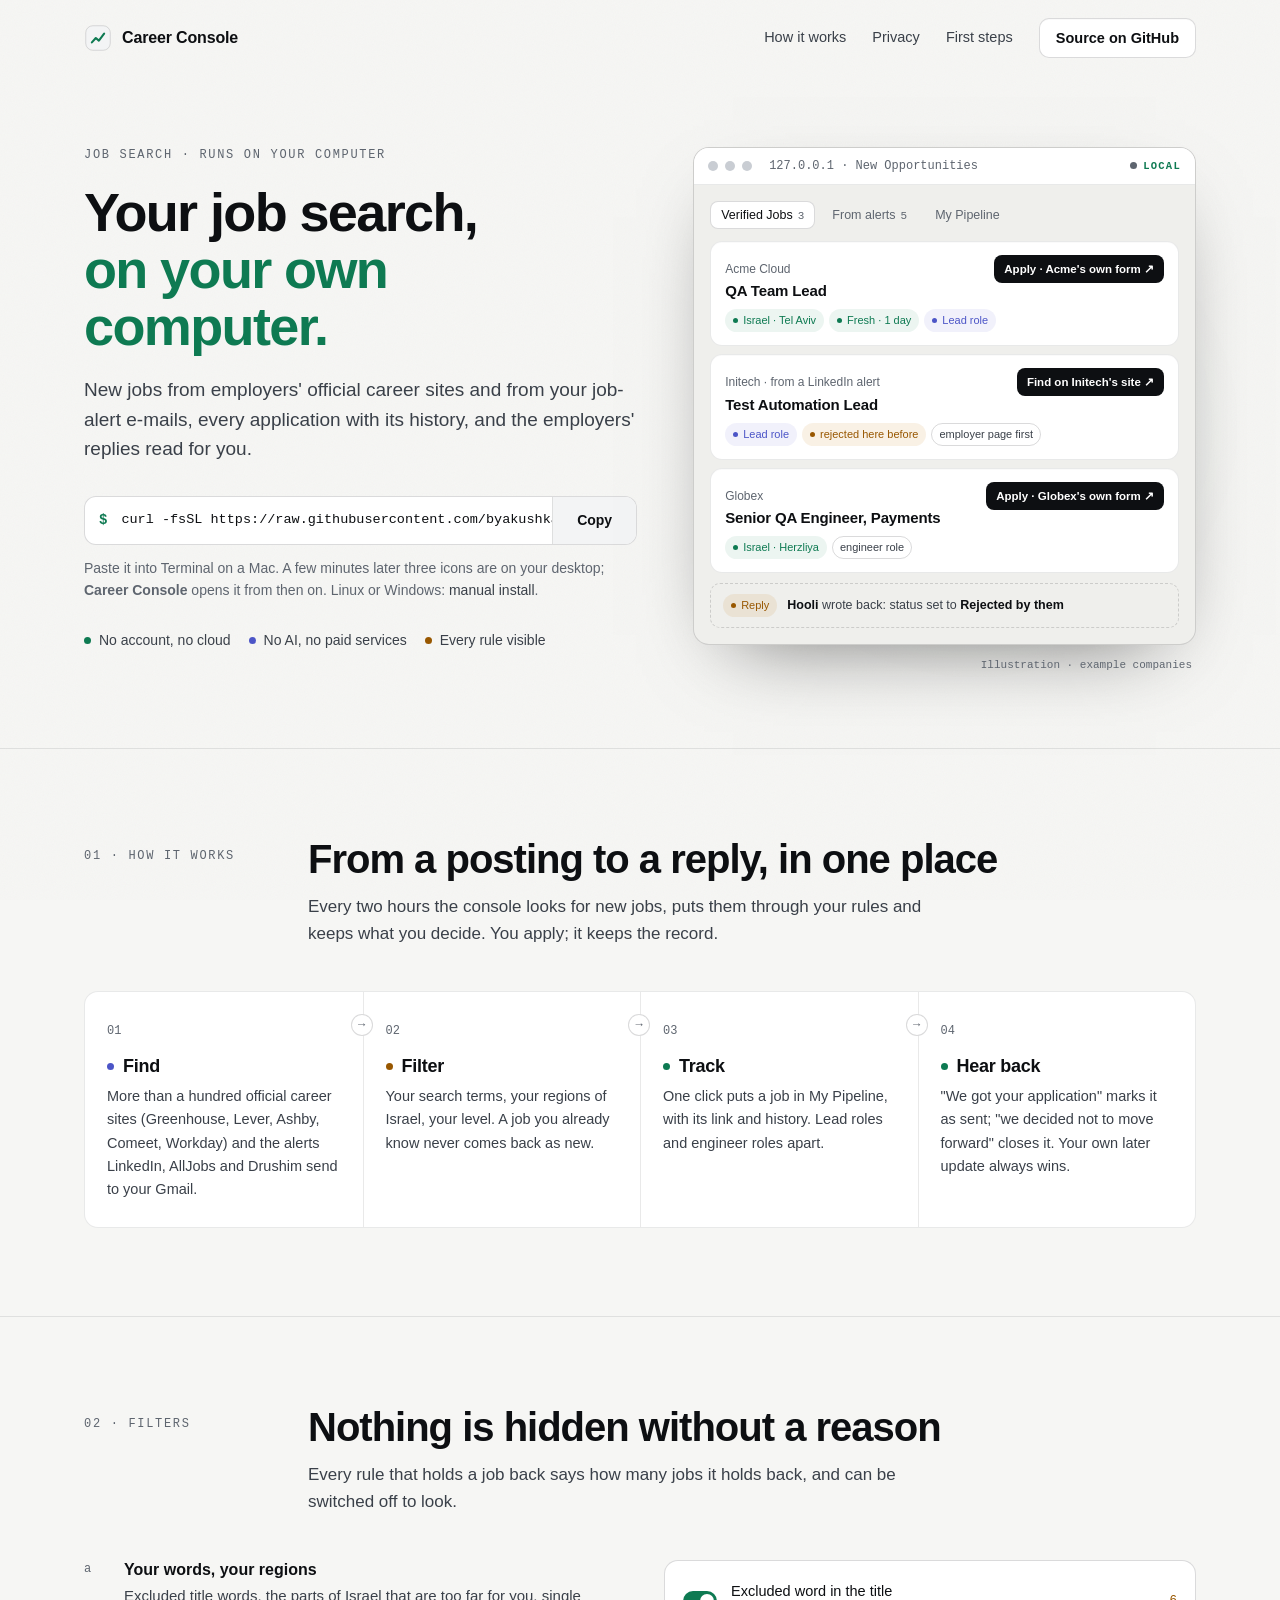
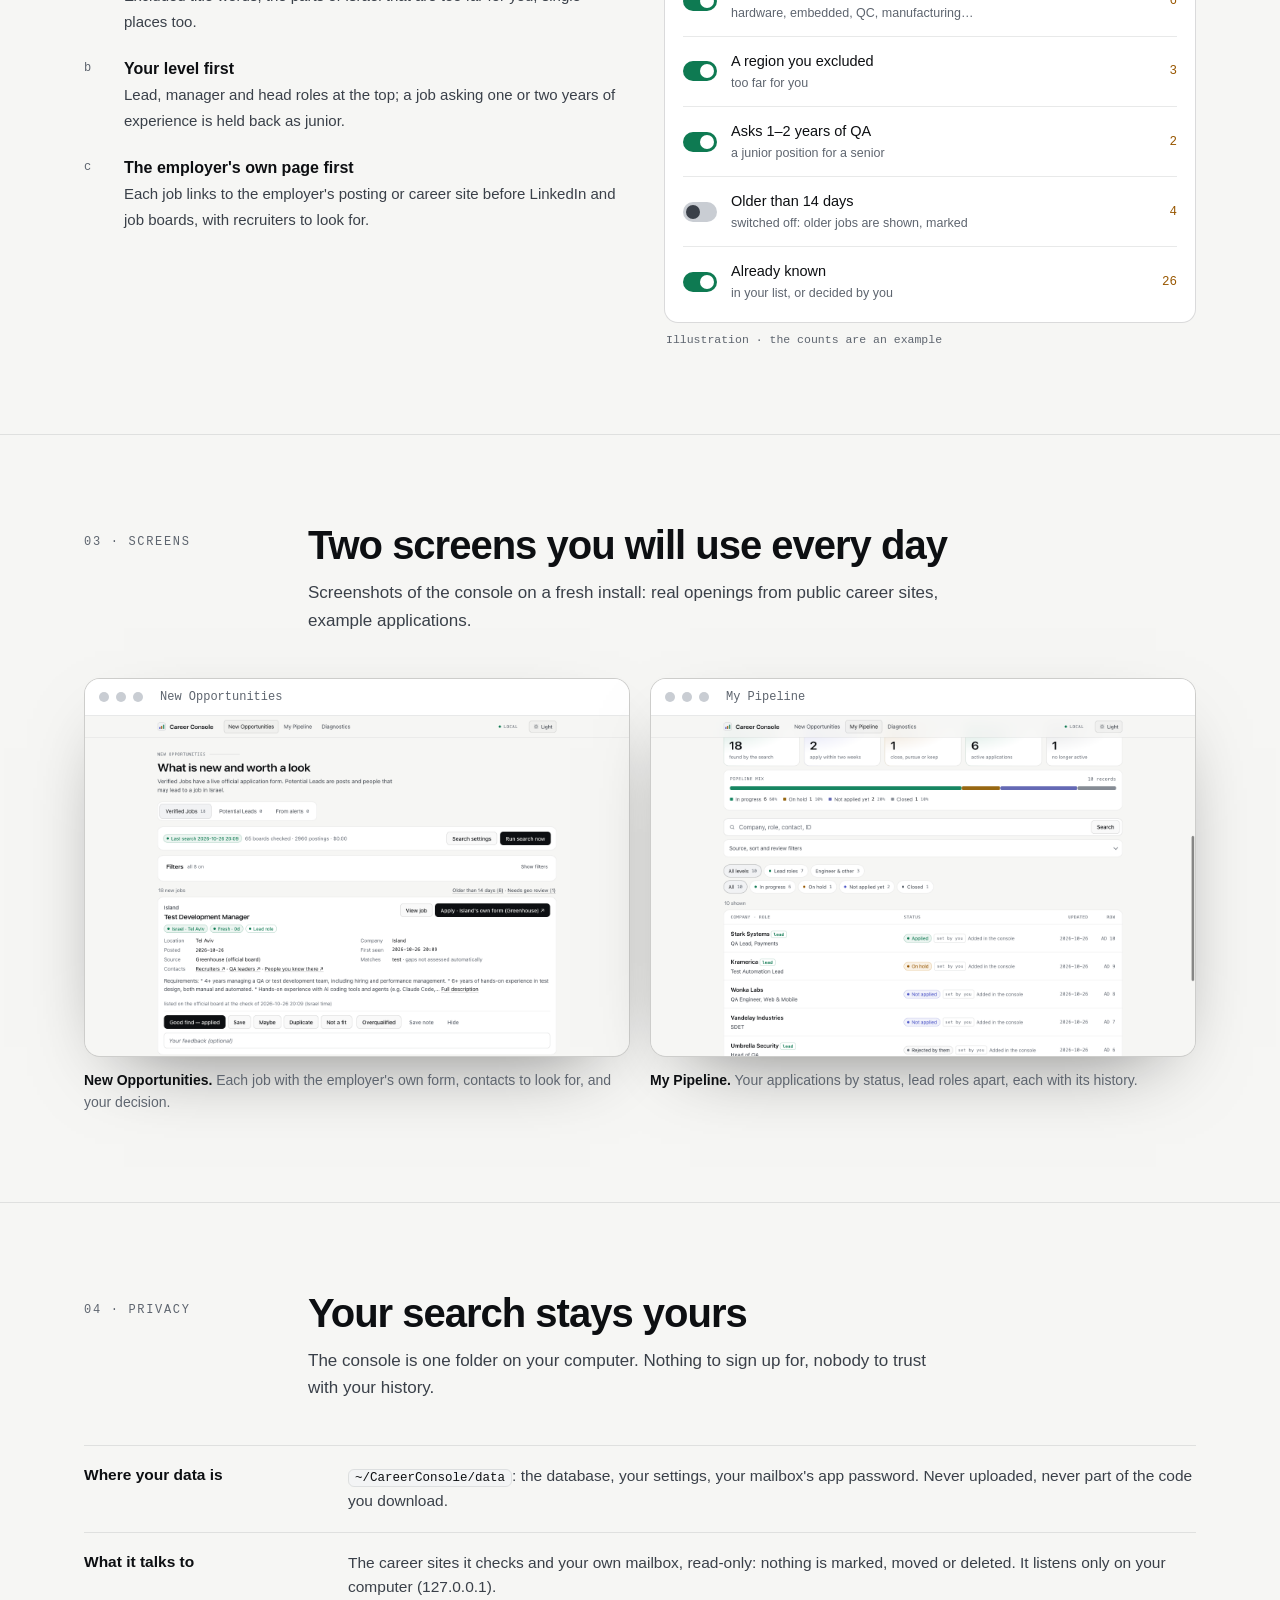
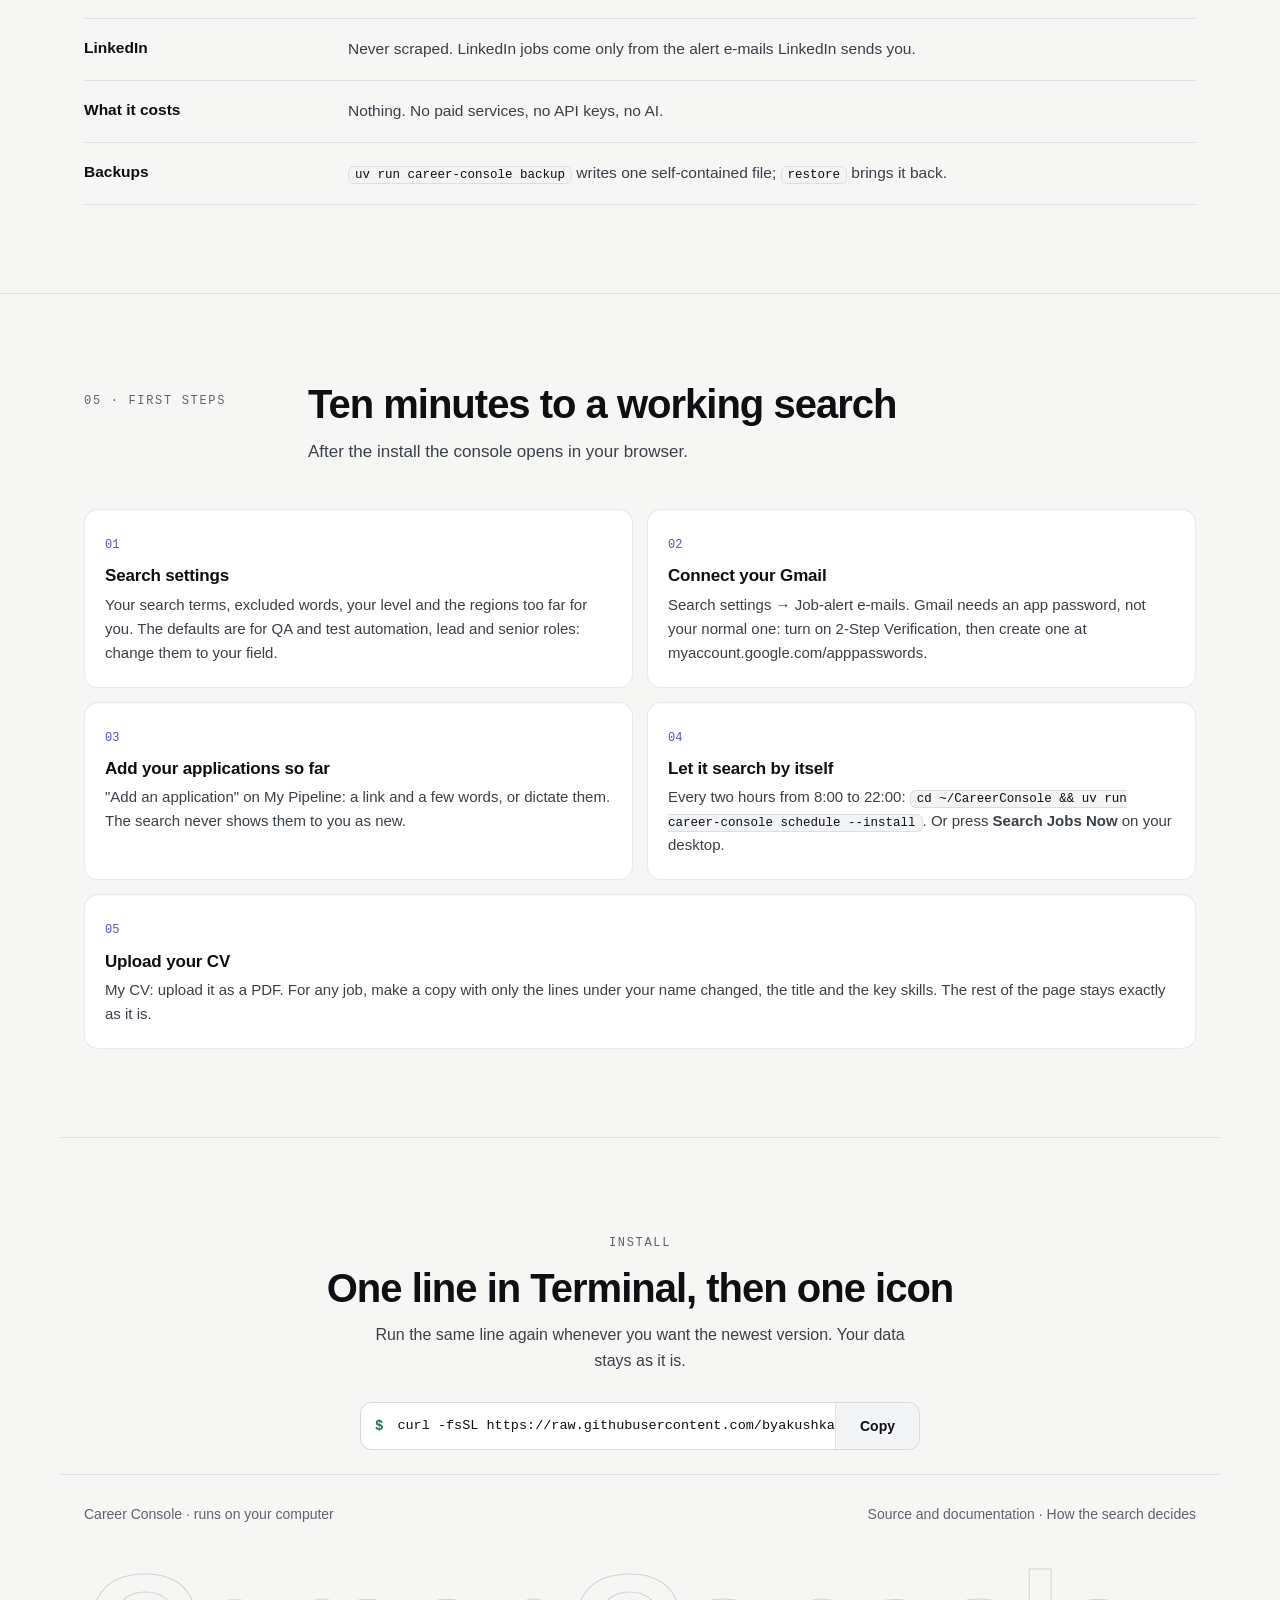
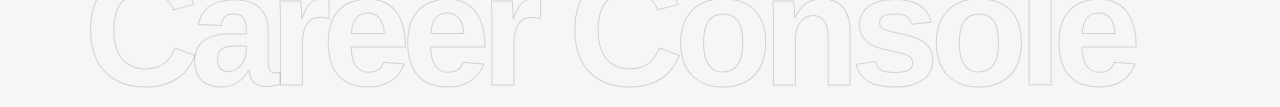
==== commit 537de800: "My CV: upload a PDF and make a copy for one job with only the header lines changed; more official bo" ====
--- a/docs/index.html
+++ b/docs/index.html
@@ -165,6 +165,7 @@
 /* start */
 .steps{margin:0;padding:0;list-style:none;display:grid;grid-template-columns:repeat(2,minmax(0,1fr));gap:14px}
 .steps li{border:1px solid var(--line);border-radius:var(--r);background:var(--panel);padding:20px 20px 22px;box-shadow:inset 0 1px 0 var(--raise)}
+.steps li:last-child:nth-child(odd){grid-column:1/-1}
 .steps .n{font:500 12px var(--mono);color:var(--ai)}
 .steps h3{margin:10px 0 6px;font:600 17px/1.25 var(--display);letter-spacing:-.01em}
 .steps p{margin:0;color:var(--ink-2);font-size:15px}
@@ -284,7 +285,7 @@
           it keeps the record.</p></div></div>
     <div class="flow">
       <div class="step"><span class="n">01</span><h3><span class="dot l"></span>Find</h3>
-        <p>About a hundred official career sites (Greenhouse, Lever, Ashby, Comeet, Workday) and the alerts LinkedIn, AllJobs and Drushim send to your Gmail.</p></div>
+        <p>More than a hundred official career sites (Greenhouse, Lever, Ashby, Comeet, Workday) and the alerts LinkedIn, AllJobs and Drushim send to your Gmail.</p></div>
       <div class="step"><span class="n">02</span><h3><span class="dot a"></span>Filter</h3>
         <p>Your search terms, your regions of Israel, your level. A job you already know never comes back as new.</p></div>
       <div class="step"><span class="n">03</span><h3><span class="dot g"></span>Track</h3>
@@ -361,6 +362,7 @@
       <li><span class="n">02</span><h3>Connect your Gmail</h3><p>Search settings → Job-alert e-mails. Gmail needs an app password, not your normal one: turn on 2-Step Verification, then create one at myaccount.google.com/apppasswords.</p></li>
       <li><span class="n">03</span><h3>Add your applications so far</h3><p>"Add an application" on My Pipeline: a link and a few words, or dictate them. The search never shows them to you as new.</p></li>
       <li><span class="n">04</span><h3>Let it search by itself</h3><p>Every two hours from 8:00 to 22:00: <code>cd ~/CareerConsole &amp;&amp; uv run career-console schedule --install</code>. Or press <b>Search Jobs Now</b> on your desktop.</p></li>
+      <li><span class="n">05</span><h3>Upload your CV</h3><p>My CV: upload it as a PDF. For any job, make a copy with only the lines under your name changed, the title and the key skills. The rest of the page stays exactly as it is.</p></li>
     </ol>
   </div>
 </section>
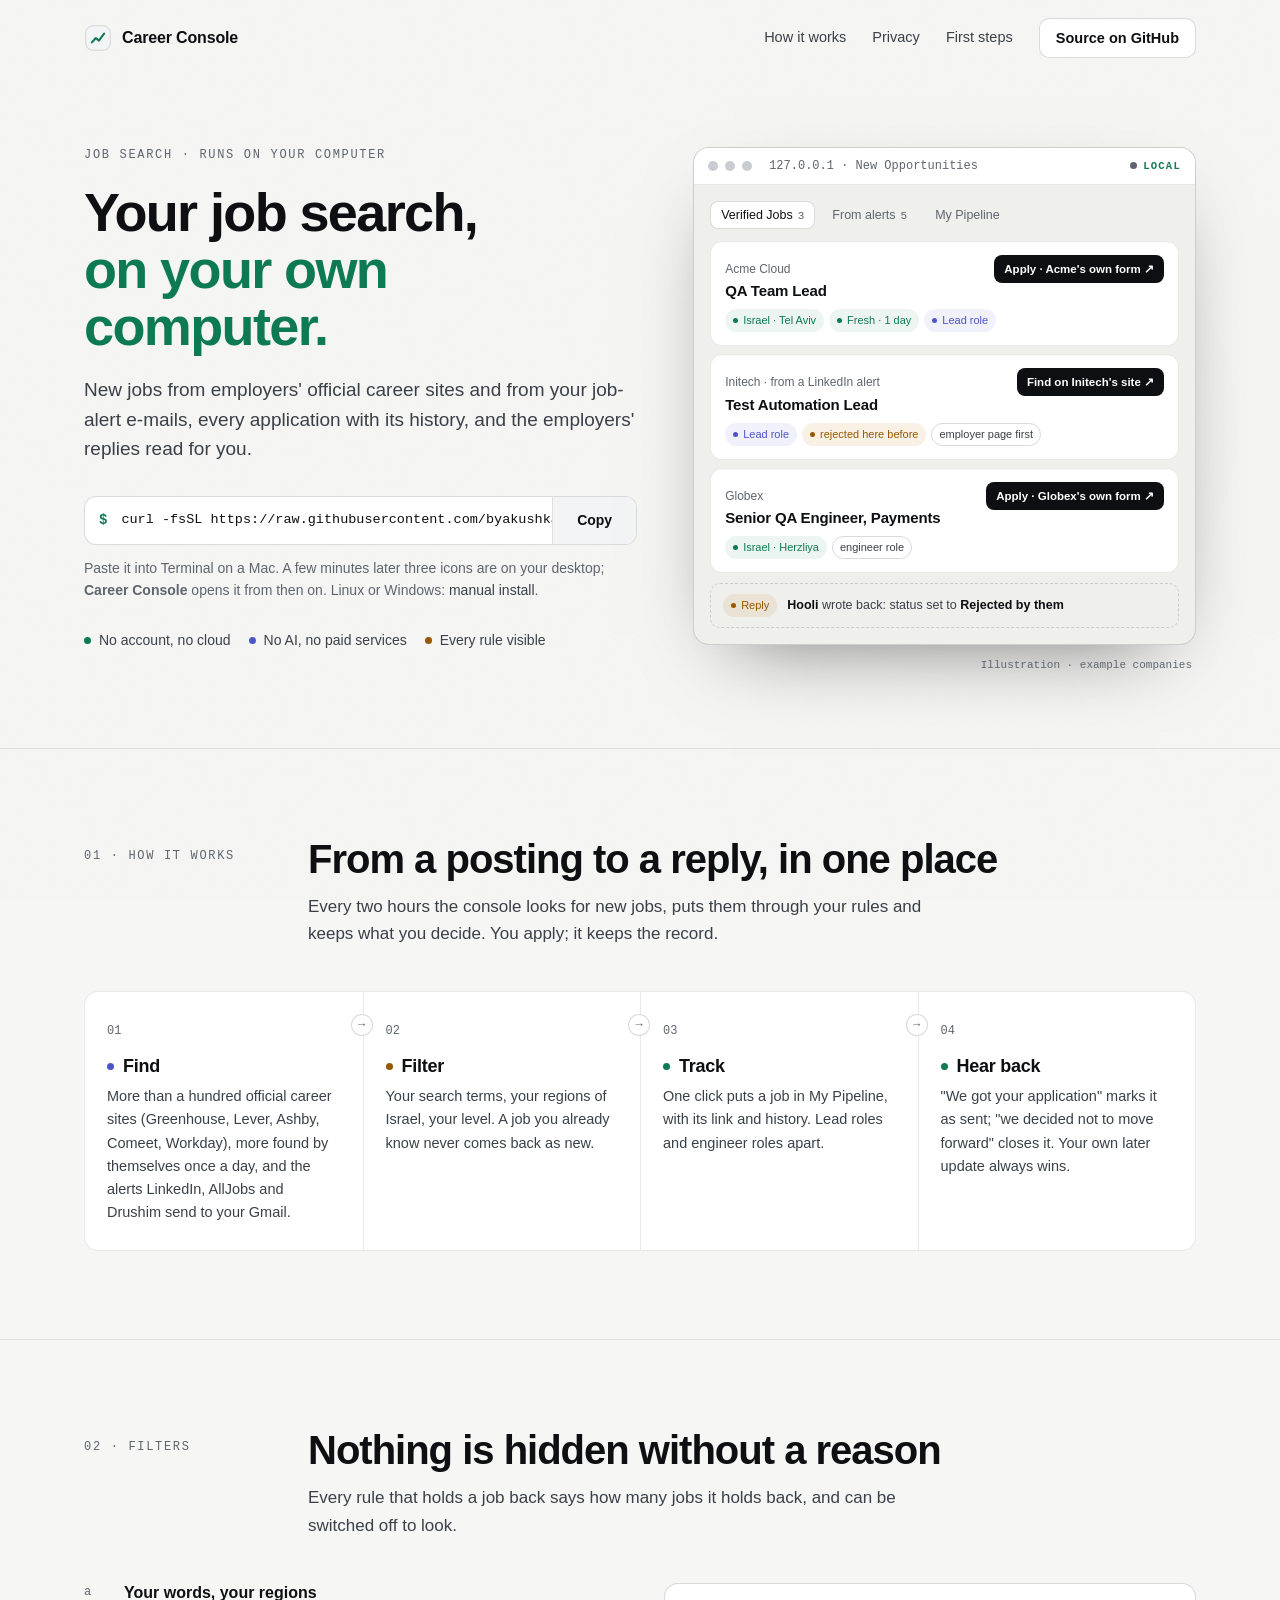
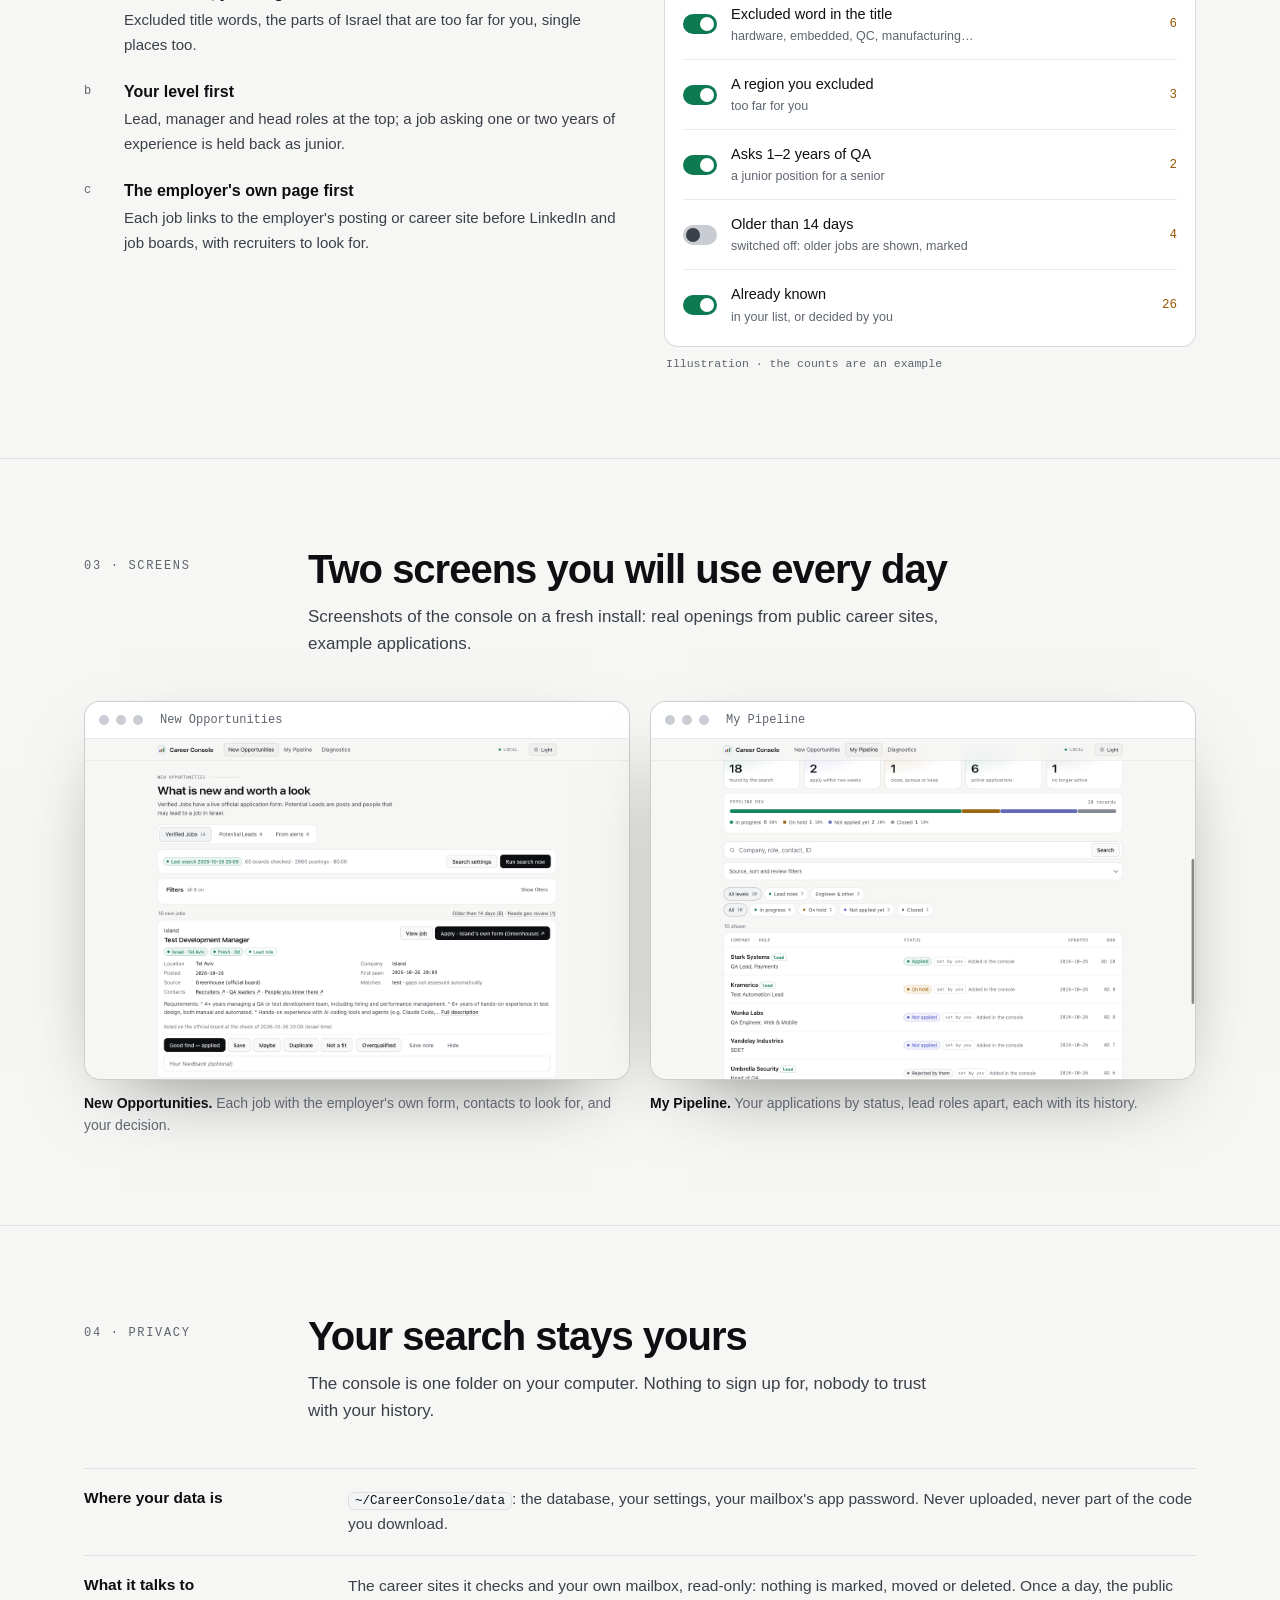
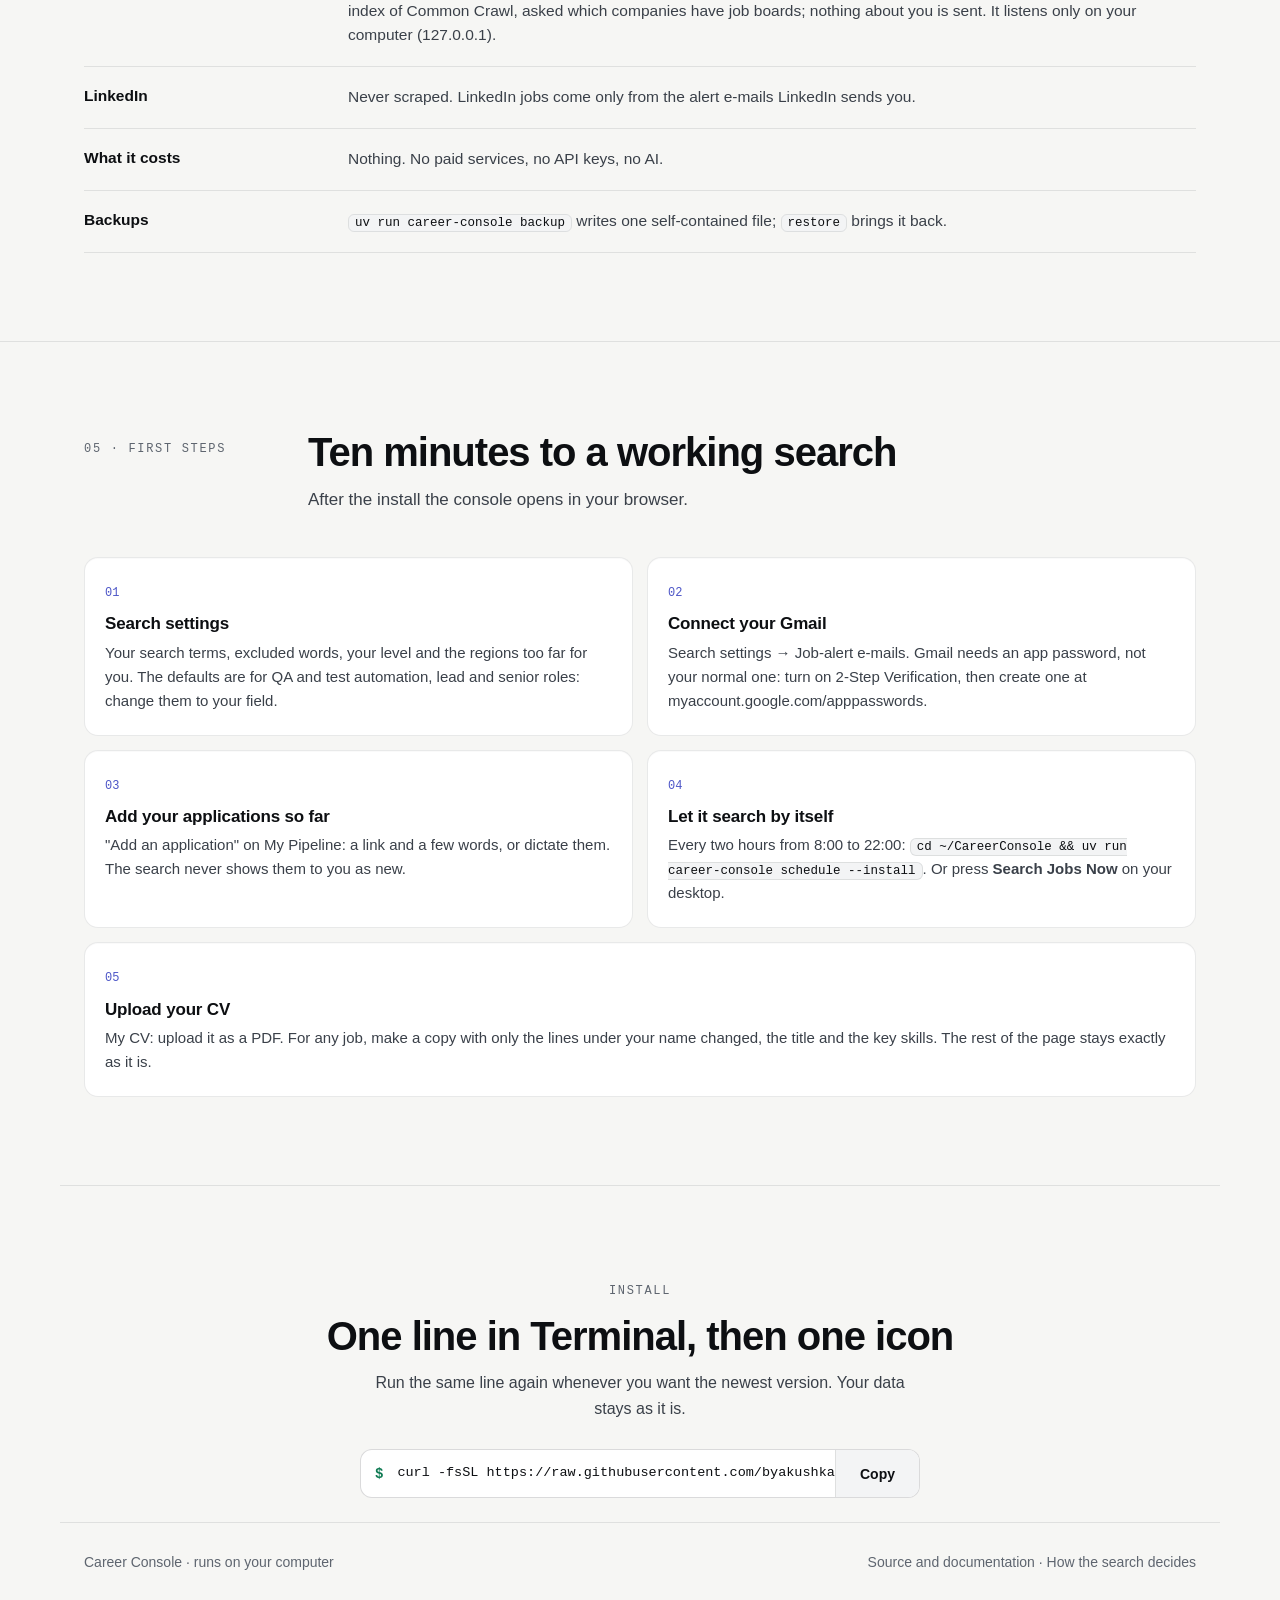
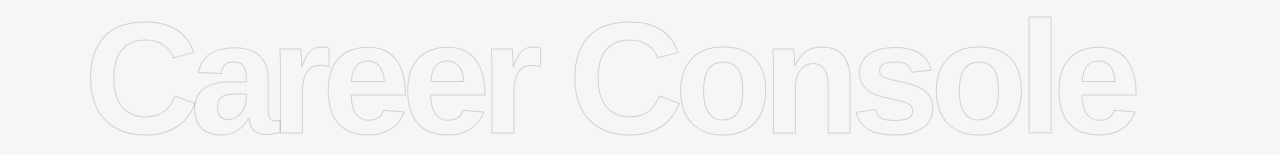
==== commit 1b9e4d7d: "Once a day the first search looks for new companies in Common Crawl's public index" ====
--- a/docs/index.html
+++ b/docs/index.html
@@ -285,7 +285,7 @@
           it keeps the record.</p></div></div>
     <div class="flow">
       <div class="step"><span class="n">01</span><h3><span class="dot l"></span>Find</h3>
-        <p>More than a hundred official career sites (Greenhouse, Lever, Ashby, Comeet, Workday) and the alerts LinkedIn, AllJobs and Drushim send to your Gmail.</p></div>
+        <p>More than a hundred official career sites (Greenhouse, Lever, Ashby, Comeet, Workday), more found by themselves once a day, and the alerts LinkedIn, AllJobs and Drushim send to your Gmail.</p></div>
       <div class="step"><span class="n">02</span><h3><span class="dot a"></span>Filter</h3>
         <p>Your search terms, your regions of Israel, your level. A job you already know never comes back as new.</p></div>
       <div class="step"><span class="n">03</span><h3><span class="dot g"></span>Track</h3>
@@ -344,7 +344,7 @@
         <p>The console is one folder on your computer. Nothing to sign up for, nobody to trust with your history.</p></div></div>
     <dl class="spec">
       <div><dt>Where your data is</dt><dd><code>~/CareerConsole/data</code>: the database, your settings, your mailbox's app password. Never uploaded, never part of the code you download.</dd></div>
-      <div><dt>What it talks to</dt><dd>The career sites it checks and your own mailbox, read-only: nothing is marked, moved or deleted. It listens only on your computer (127.0.0.1).</dd></div>
+      <div><dt>What it talks to</dt><dd>The career sites it checks and your own mailbox, read-only: nothing is marked, moved or deleted. Once a day, the public index of Common Crawl, asked which companies have job boards; nothing about you is sent. It listens only on your computer (127.0.0.1).</dd></div>
       <div><dt>LinkedIn</dt><dd>Never scraped. LinkedIn jobs come only from the alert e-mails LinkedIn sends you.</dd></div>
       <div><dt>What it costs</dt><dd>Nothing. No paid services, no API keys, no AI.</dd></div>
       <div><dt>Backups</dt><dd><code>uv run career-console backup</code> writes one self-contained file; <code>restore</code> brings it back.</dd></div>
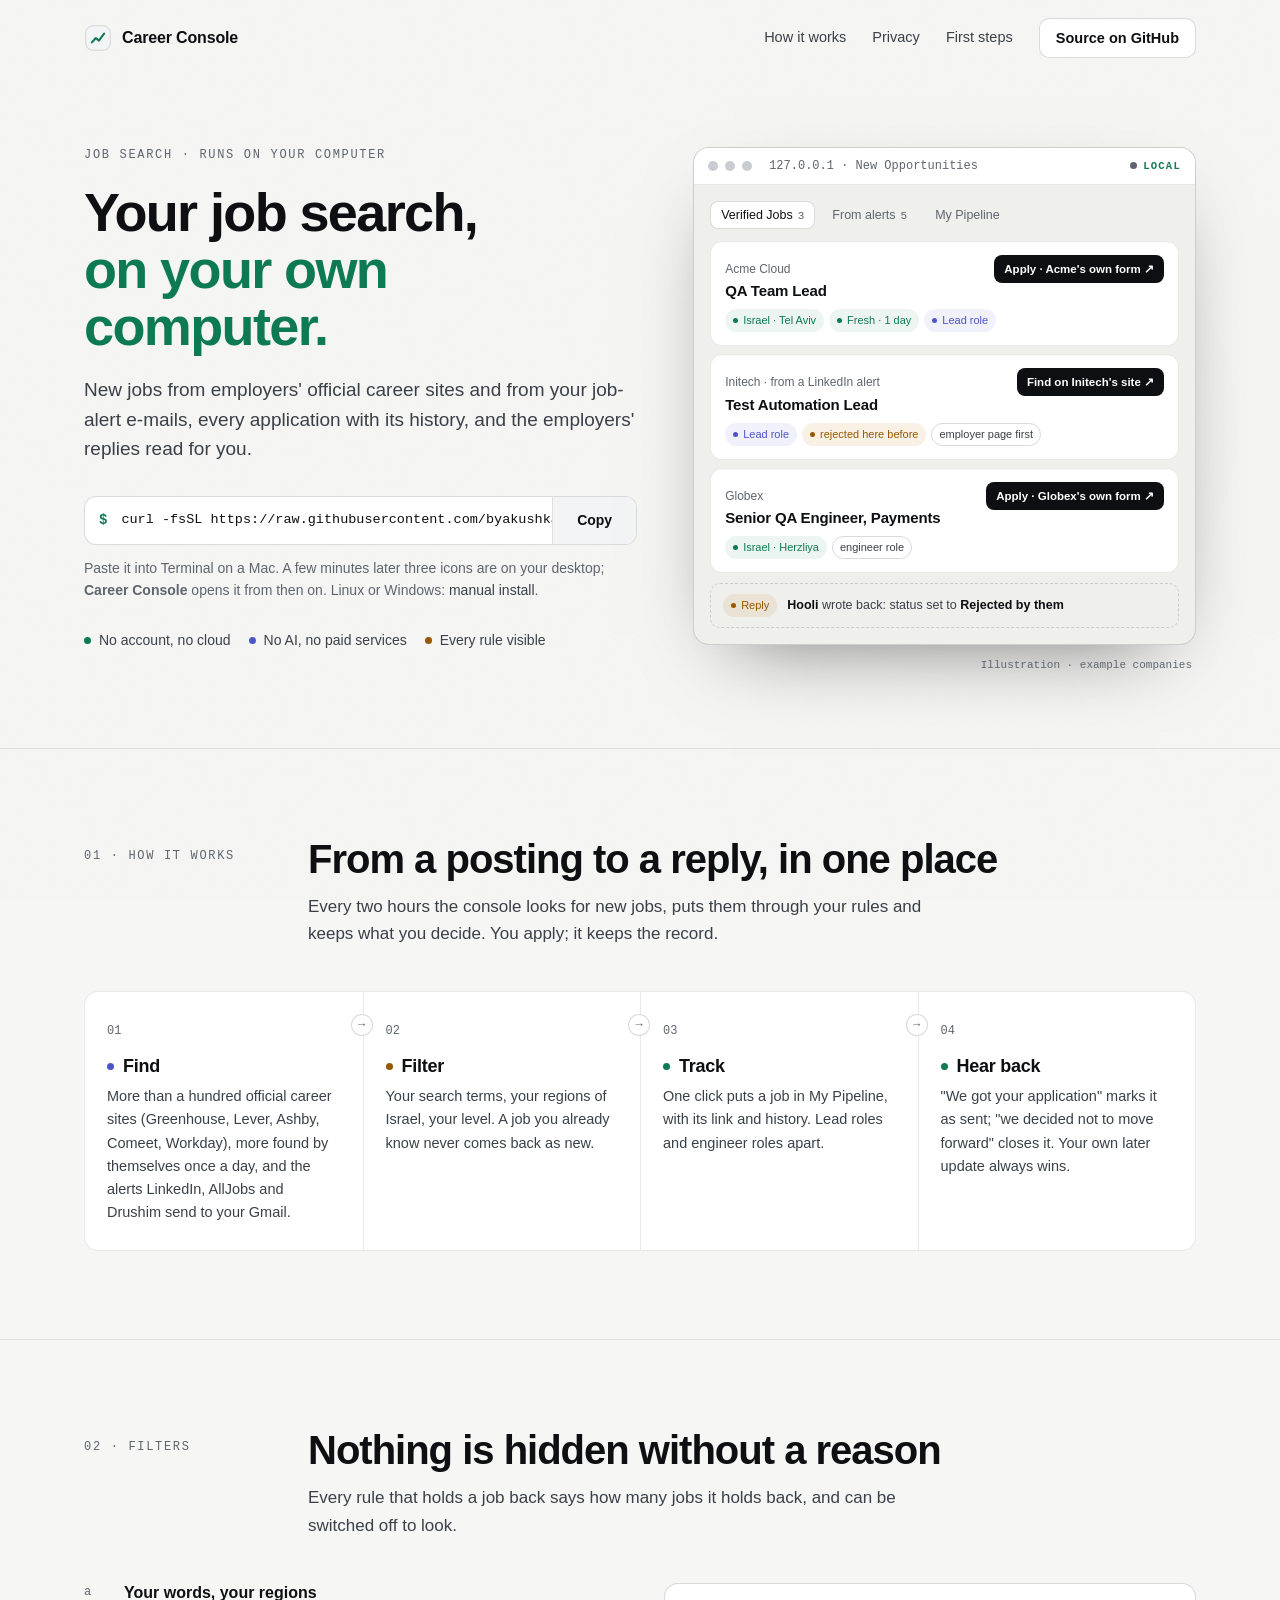
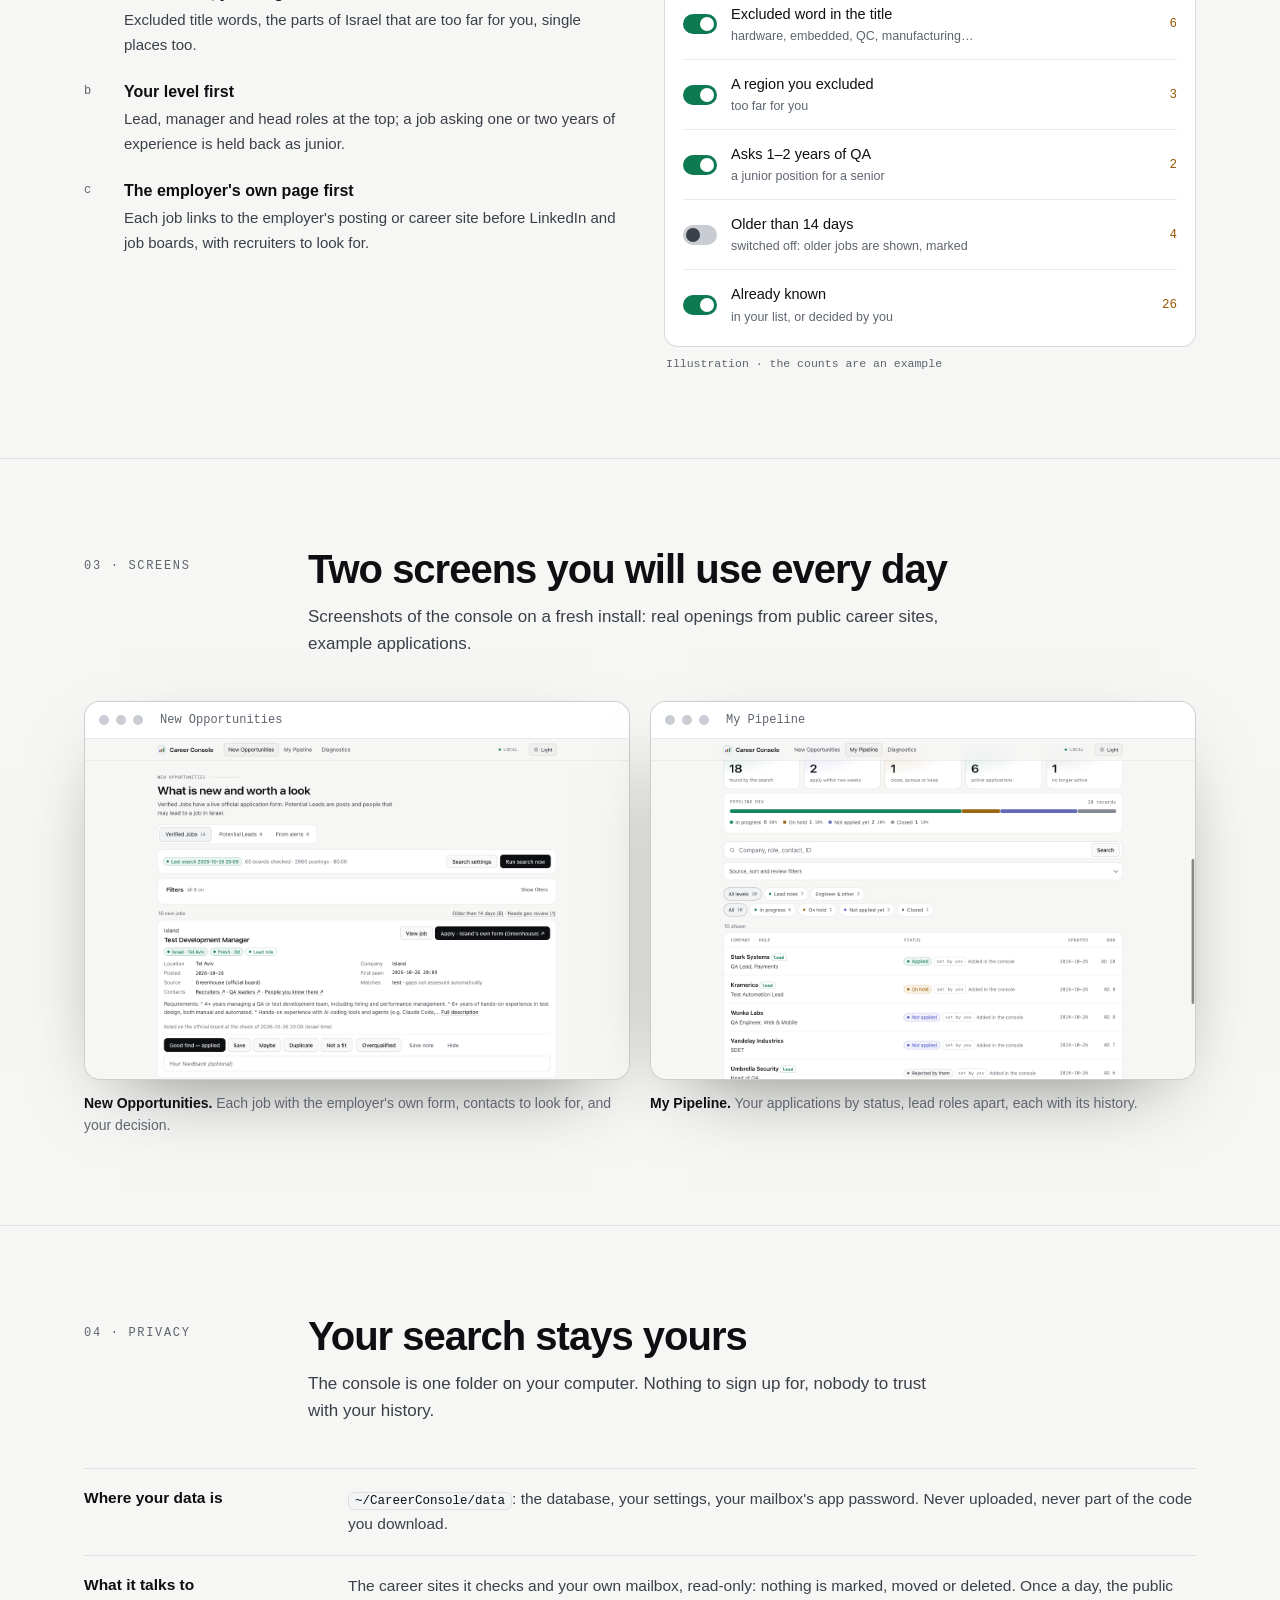
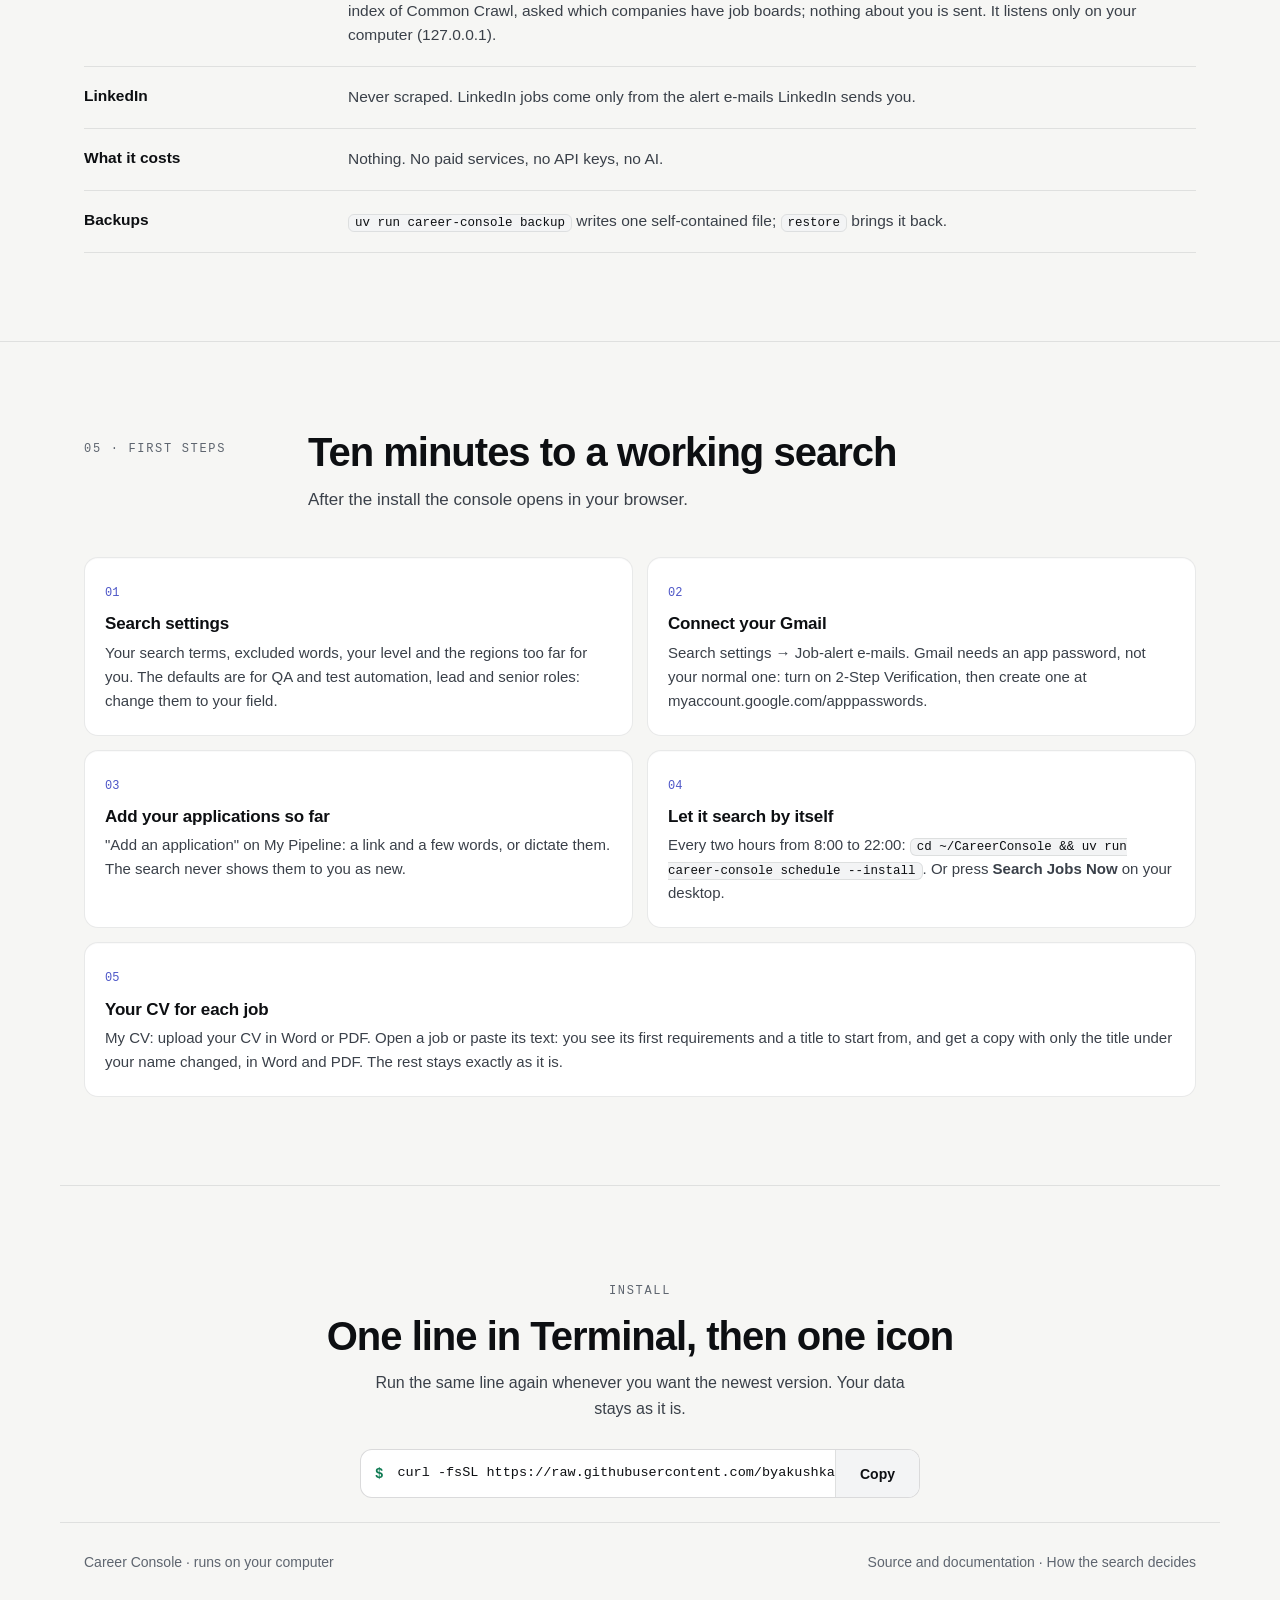
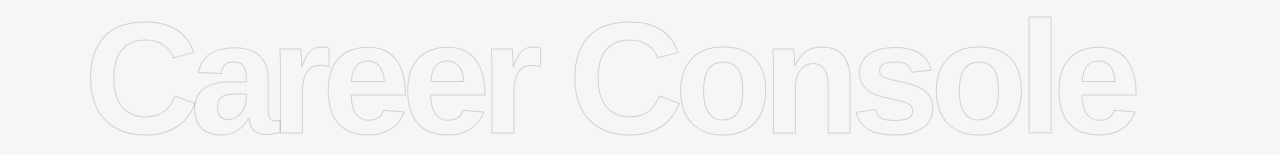
==== commit 4e24715d: "My CV takes Word files too, and makes a CV for any job: its first requirements, a title to start fro" ====
--- a/docs/index.html
+++ b/docs/index.html
@@ -362,7 +362,7 @@
       <li><span class="n">02</span><h3>Connect your Gmail</h3><p>Search settings → Job-alert e-mails. Gmail needs an app password, not your normal one: turn on 2-Step Verification, then create one at myaccount.google.com/apppasswords.</p></li>
       <li><span class="n">03</span><h3>Add your applications so far</h3><p>"Add an application" on My Pipeline: a link and a few words, or dictate them. The search never shows them to you as new.</p></li>
       <li><span class="n">04</span><h3>Let it search by itself</h3><p>Every two hours from 8:00 to 22:00: <code>cd ~/CareerConsole &amp;&amp; uv run career-console schedule --install</code>. Or press <b>Search Jobs Now</b> on your desktop.</p></li>
-      <li><span class="n">05</span><h3>Upload your CV</h3><p>My CV: upload it as a PDF. For any job, make a copy with only the lines under your name changed, the title and the key skills. The rest of the page stays exactly as it is.</p></li>
+      <li><span class="n">05</span><h3>Your CV for each job</h3><p>My CV: upload your CV in Word or PDF. Open a job or paste its text: you see its first requirements and a title to start from, and get a copy with only the title under your name changed, in Word and PDF. The rest stays exactly as it is.</p></li>
     </ol>
   </div>
 </section>
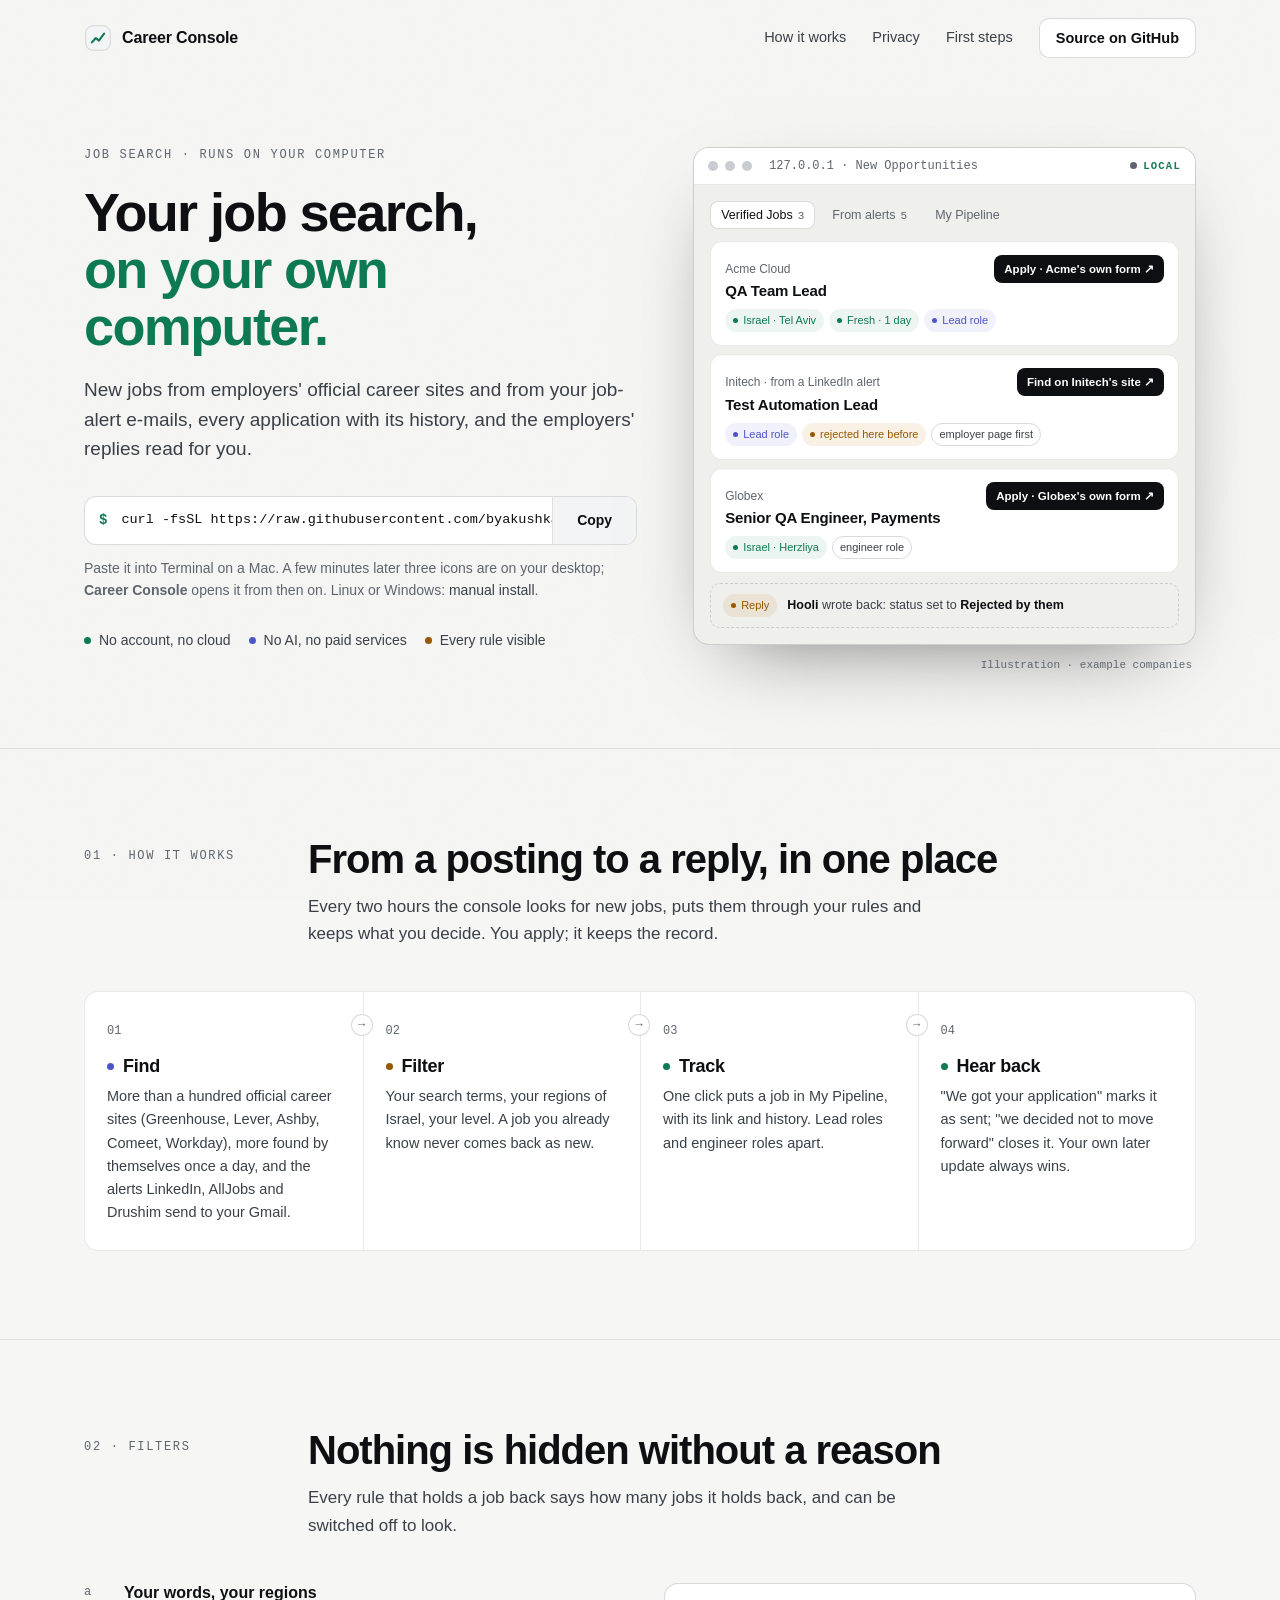
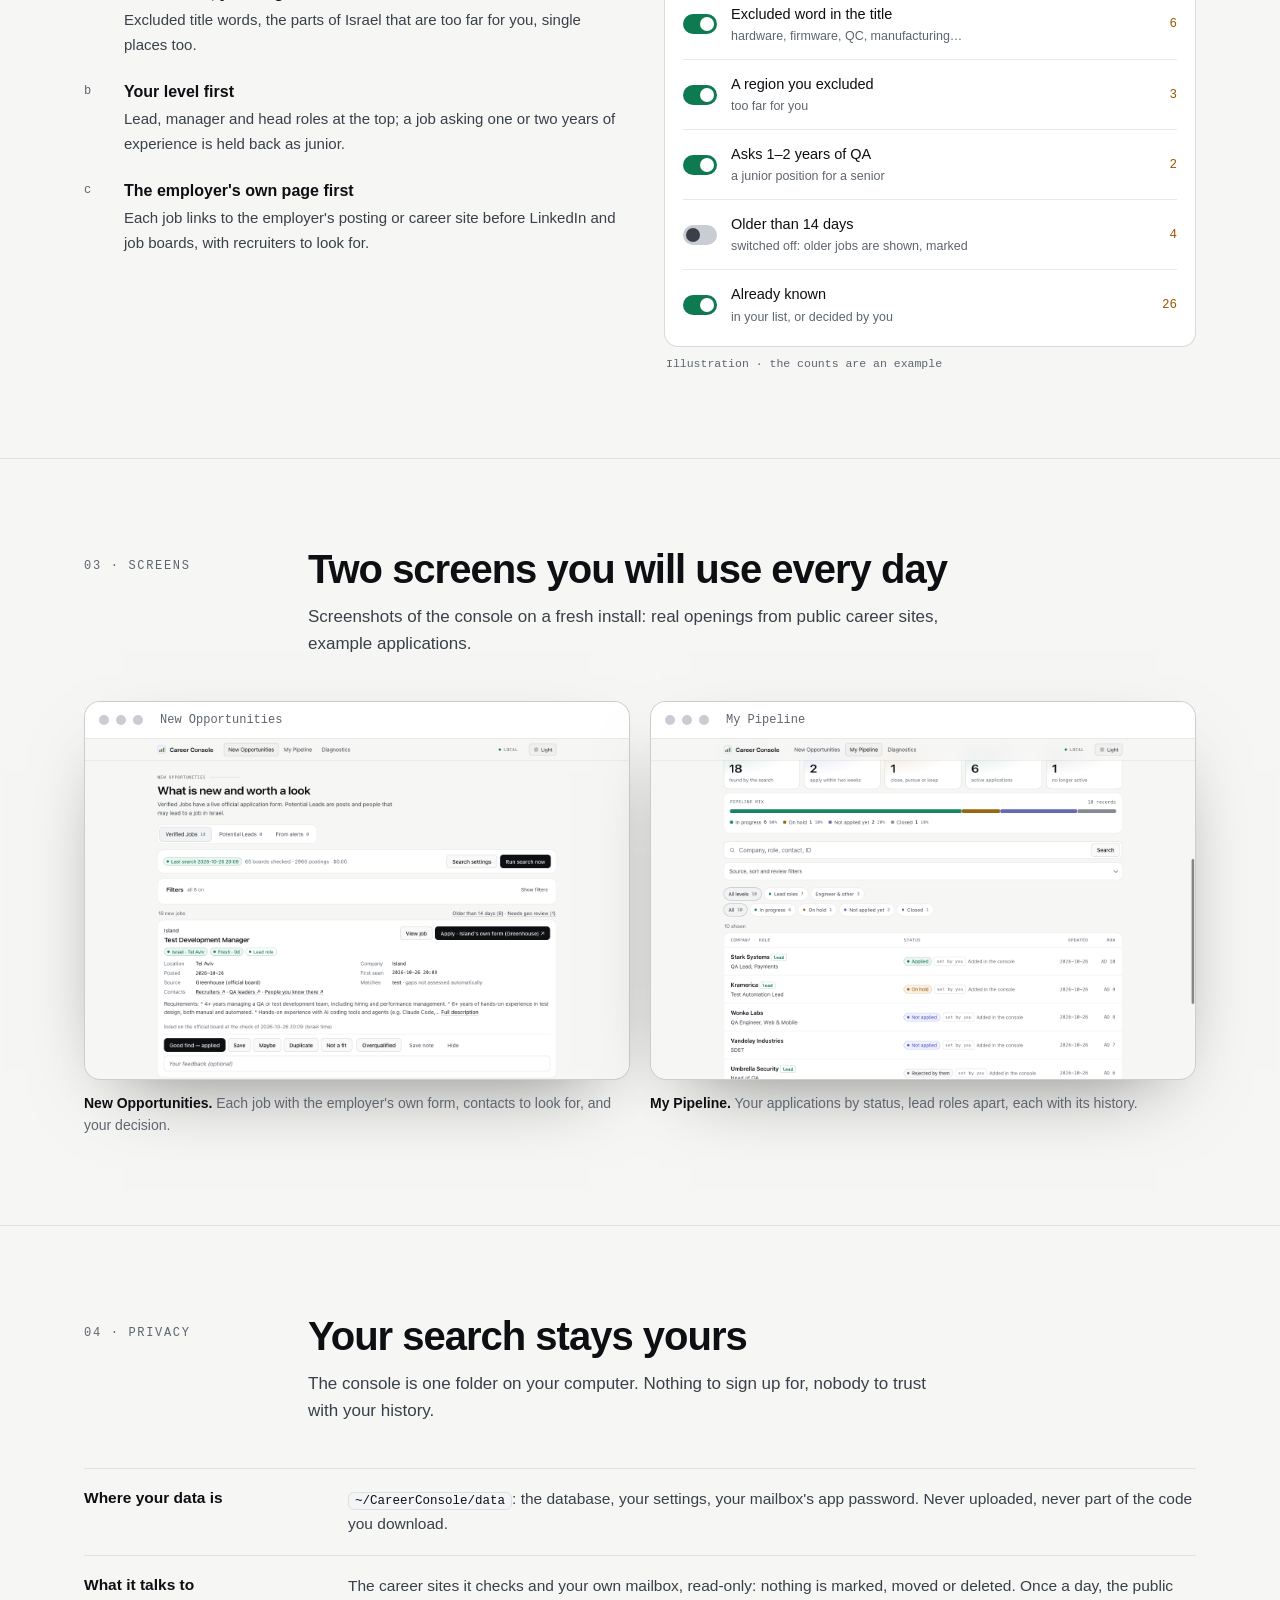
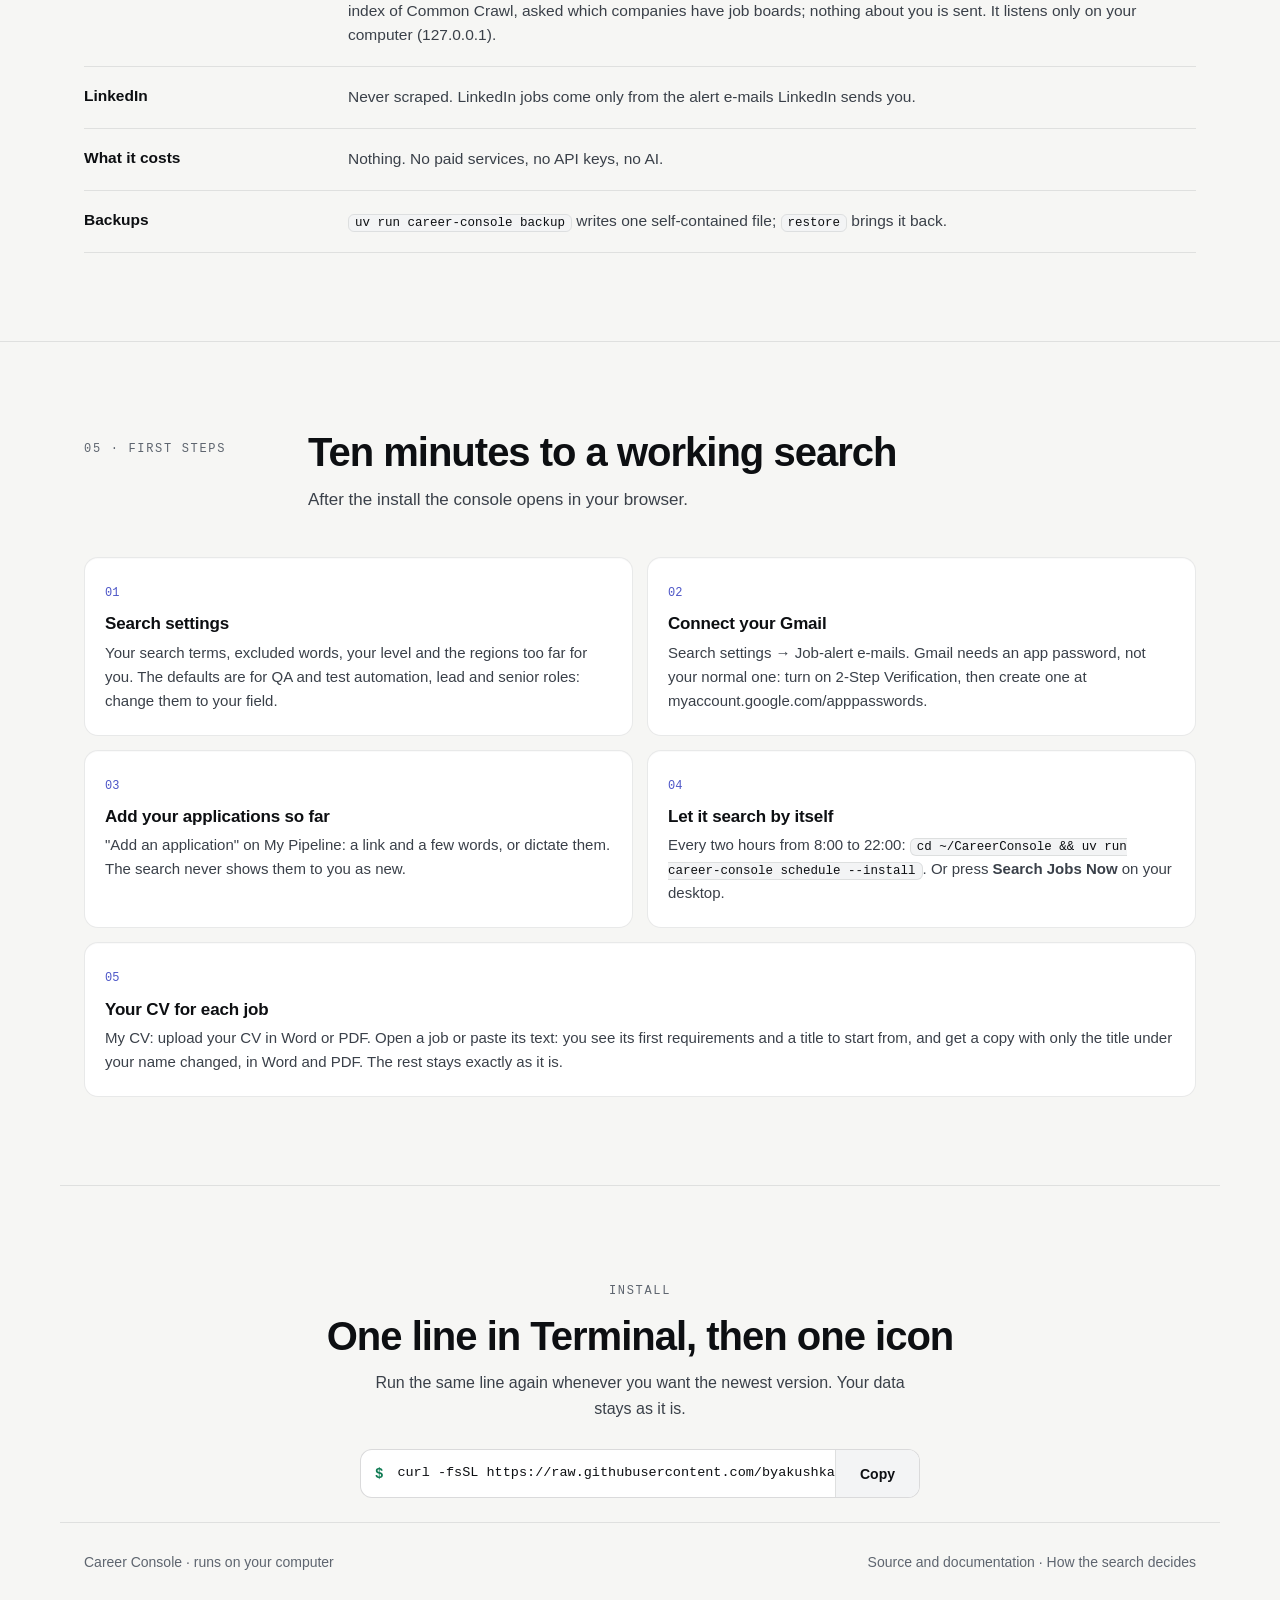
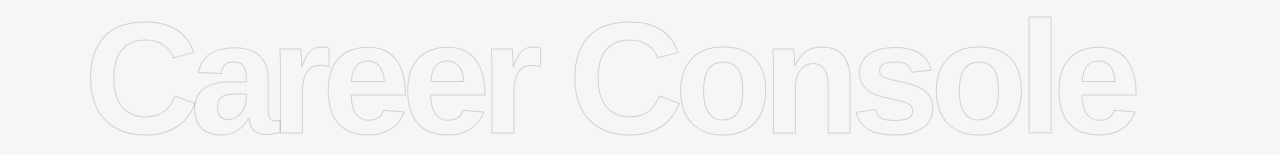
==== commit 363a1ca0: "An embedded QA job is a QA job: 'embedded' excludes a title only when it is not clearly QA 'Embedded" ====
--- a/docs/index.html
+++ b/docs/index.html
@@ -309,7 +309,7 @@
       </ul>
       <figure style="margin:0">
         <div class="panel" aria-label="An illustration of the filters panel">
-          <div class="f"><span class="sw"></span><span class="t">Excluded word in the title<small>hardware, embedded, QC, manufacturing…</small></span><span class="c">6</span></div>
+          <div class="f"><span class="sw"></span><span class="t">Excluded word in the title<small>hardware, firmware, QC, manufacturing…</small></span><span class="c">6</span></div>
           <div class="f"><span class="sw"></span><span class="t">A region you excluded<small>too far for you</small></span><span class="c">3</span></div>
           <div class="f"><span class="sw"></span><span class="t">Asks 1–2 years of QA<small>a junior position for a senior</small></span><span class="c">2</span></div>
           <div class="f"><span class="sw off"></span><span class="t">Older than 14 days<small>switched off: older jobs are shown, marked</small></span><span class="c">4</span></div>
